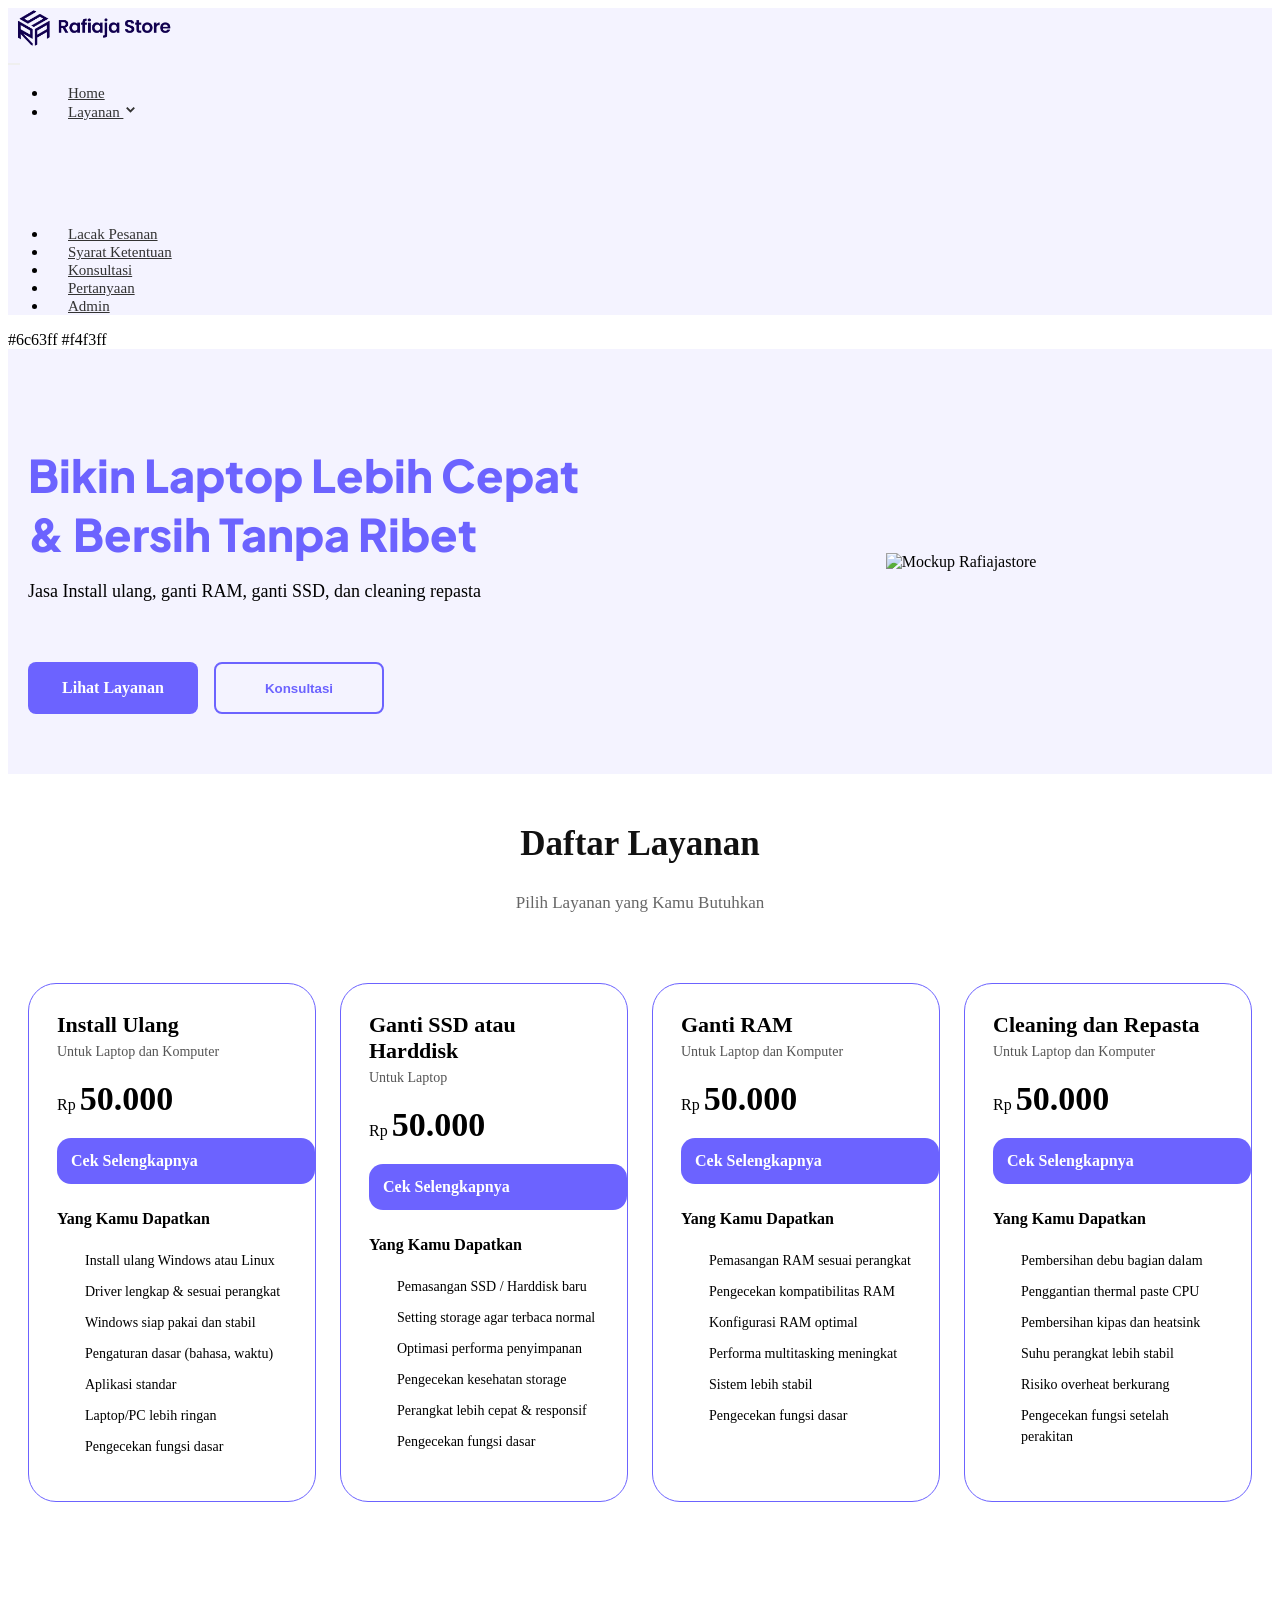
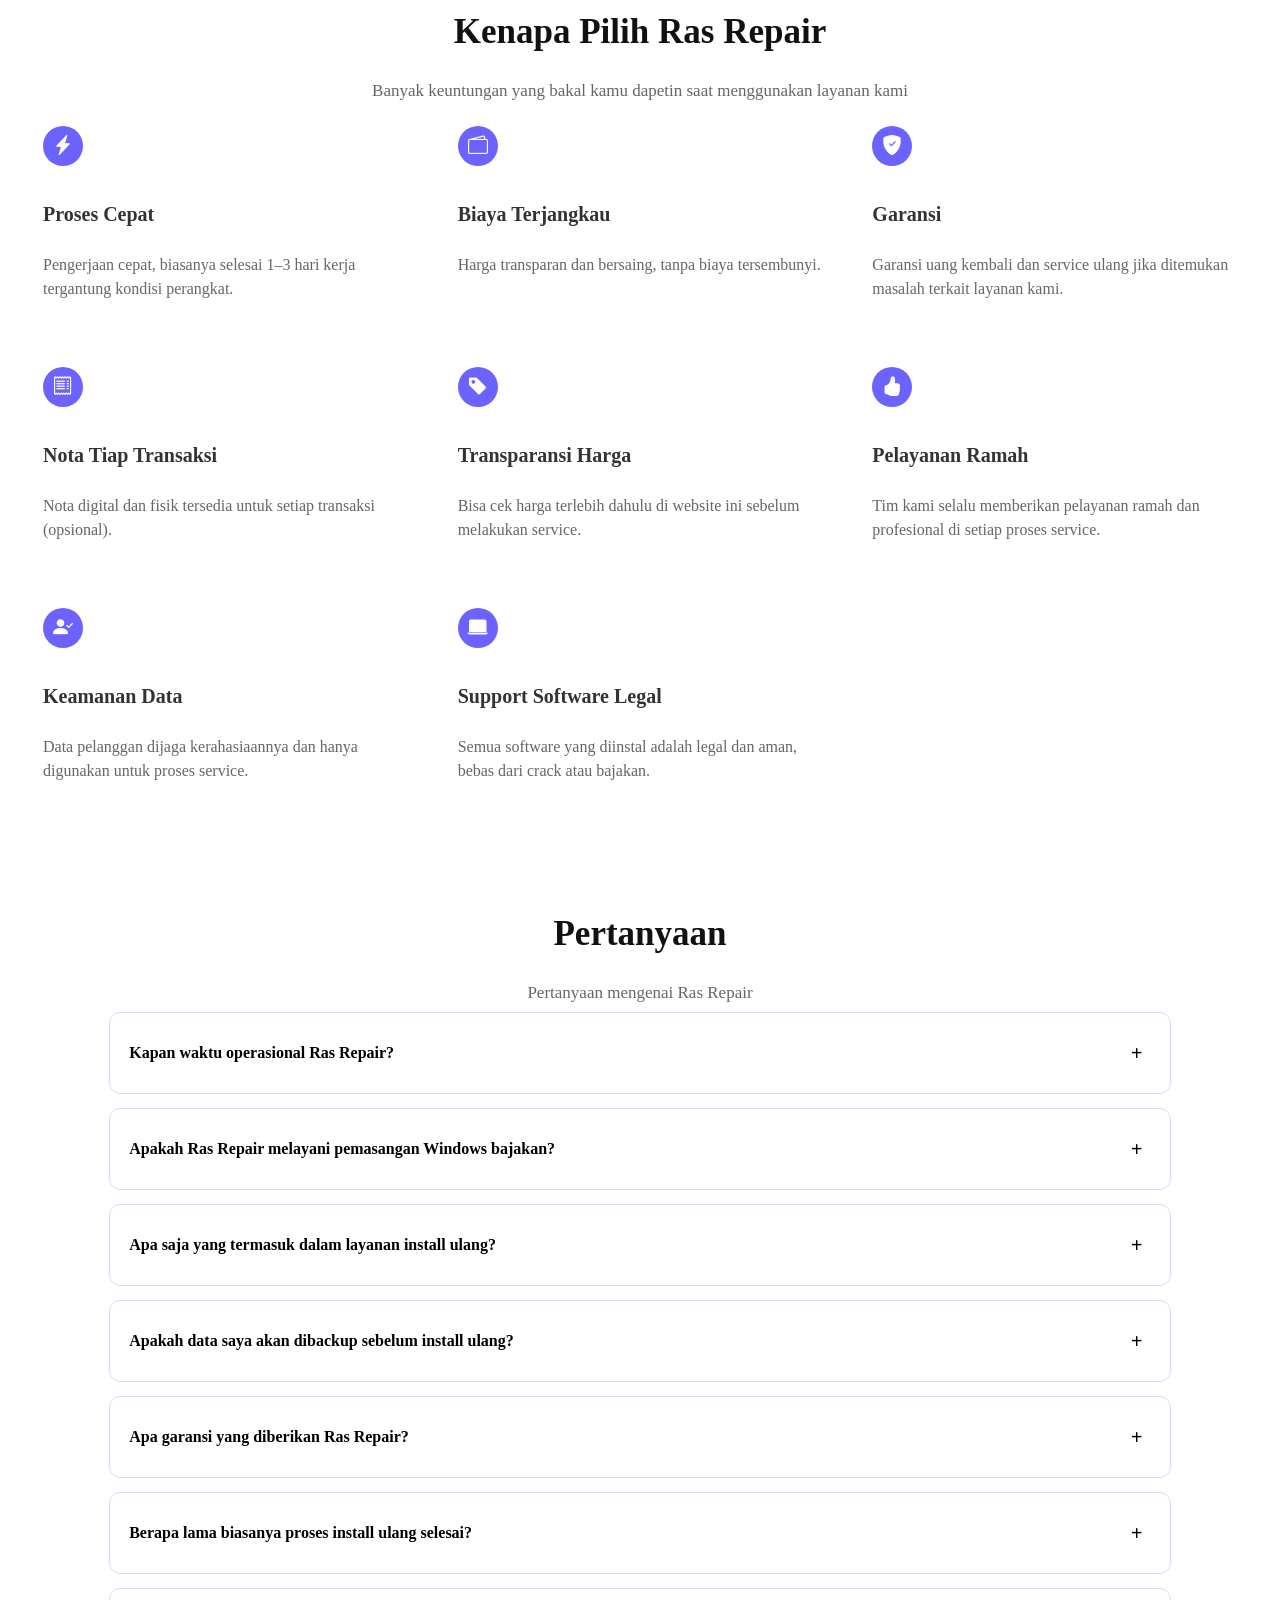
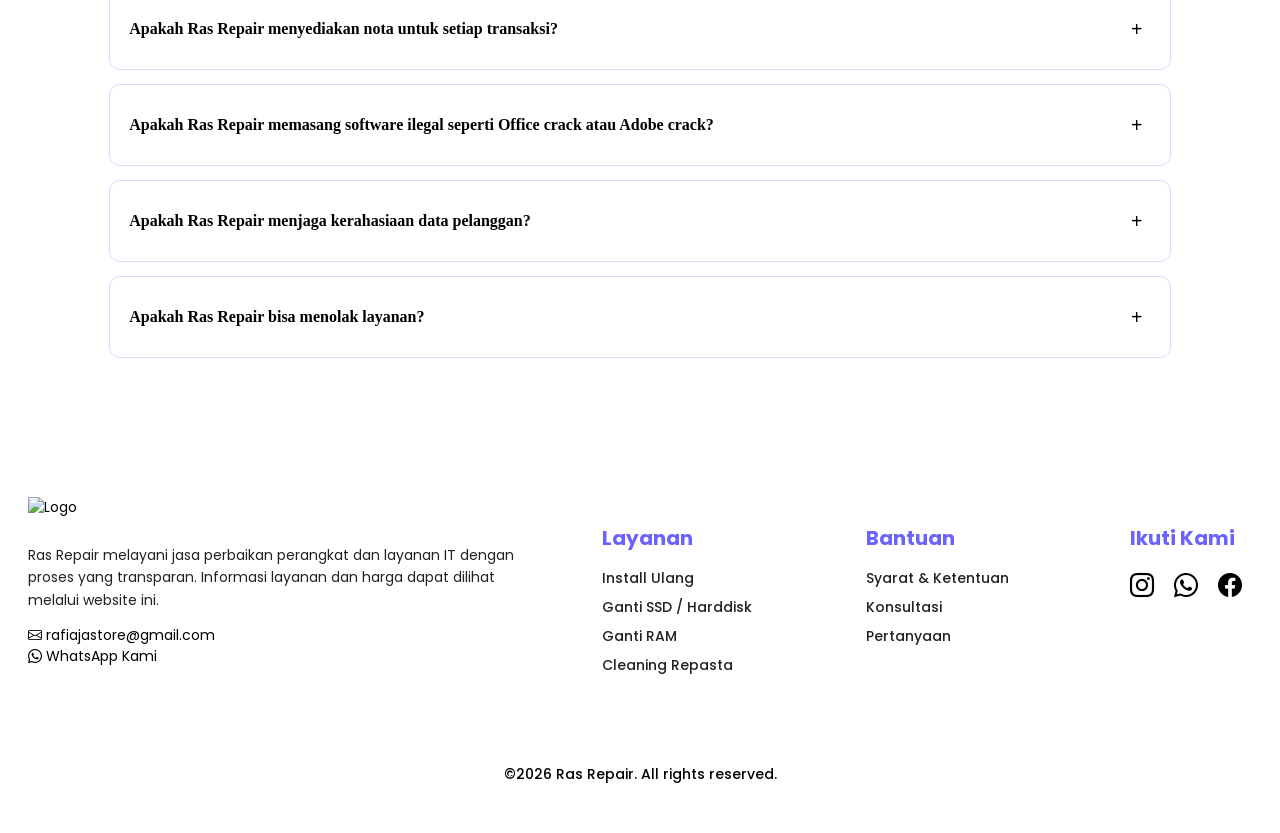
==== index.html @ 703f2eb8 "first commit" ====
<!DOCTYPE html>
<html lang="en">

<head>
  <meta charset="utf-8" />
  <meta name="viewport" content="width=device-width, initial-scale=1, shrink-to-fit=no" />
  <meta name="description" content="" />
  <meta name="author" content="" />
  <title>Ras Repair</title>
  <!-- Favicon-->
  <link rel="icon" type="image/png" href="/assets/ico/favicon.ico">
  <!-- Custom Google font-->
  <link rel="preconnect" href="https://fonts.googleapis.com" />
  <link rel="preconnect" href="https://fonts.gstatic.com" crossorigin />
  <link
    href="https://fonts.googleapis.com/css2?family=Plus+Jakarta+Sans:wght@100;200;300;400;500;600;700;800;900&amp;display=swap"
    rel="stylesheet" />
  <link href="https://fonts.googleapis.com/css2?family=Poppins:wght@400;600;700&display=swap" rel="stylesheet">
  <link href="https://fonts.googleapis.com/css2?family=Roboto&display=swap" rel="stylesheet">
  <link href="https://fonts.googleapis.com/css2?family=Space+Grotesk:wght@400;700&display=swap" rel="stylesheet">
  <link href="https://fonts.googleapis.com/css2?family=Plus+Jakarta+Sans:wght@400;600;700;800&display=swap"
    rel="stylesheet">





  <!-- Bootstrap icons-->
  <link href="https://cdn.jsdelivr.net/npm/bootstrap-icons@1.8.1/font/bootstrap-icons.css" rel="stylesheet" />
  <!-- Core theme CSS (includes Bootstrap)-->
  <link href="css/styles.css" rel="stylesheet" />
  <link href="css/custom.css" rel="stylesheet" />
  <link rel="stylesheet" href="https://cdn.jsdelivr.net/npm/bootstrap-icons@1.11.3/font/bootstrap-icons.css">


</head>



<div id="navbar-placeholder"></div>
#6c63ff #f4f3ff

<section class="raf-main">
  <div class="raf-container">
    <div class="raf-row">
      <div class="raf-left">
        <p class="raf-sub"></p>
        <h1 class="raf-judulutama">Bikin Laptop Lebih Cepat & Bersih Tanpa Ribet</h1>
        <p class="raf-subtitle">Jasa Install ulang, ganti RAM, ganti SSD, dan cleaning repasta</p>

        <div class="hero-actions">
  <a href="#layanan" class="raf-btn">Lihat Layanan</a>
  <button type="button" class="raf-btn raf-btn--outline">Konsultasi</button>
</div>

      </div>
      <div class="raf-right">
        <img src="assets/hero image.png" alt="Mockup Rafiajastore" class="raf-img">
      </div>
    </div>
  </div>
</section>

<h2 id="layanan" class="layanan-title mt-5">Daftar Layanan</h2>
<p class="layanan-subtitle mb-5">Pilih Layanan yang Kamu Butuhkan</p>

<section  class="pricing-section">
  <div class="pricing-container">

    <!-- Card 1 -->
    <div class="pricing-card">
      <h3>Install Ulang</h3>
      <p class="subtitle">Untuk Laptop dan Komputer</p>

      <div class="price">
        <span class="currency">Rp</span>
        <span class="amount">50.000</span>
      </div>

      <a href="/layanan/installulang.html" class="btn btn-primary">Cek Selengkapnya</a>


      <h4 class="benefit-title">Yang Kamu Dapatkan</h4>
      <ul class="benefit-list">
        <li>Install ulang Windows atau Linux</li>
        <li>Driver lengkap & sesuai perangkat</li>
        <li>Windows siap pakai dan stabil</li>
        <li>Pengaturan dasar (bahasa, waktu)</li>
        <li>Aplikasi standar</li>
        <li>Laptop/PC lebih ringan</li>
        <li>Pengecekan fungsi dasar</li>
      </ul>
    </div>
    <!-- Card 1 -->
    <div class="pricing-card">
      <h3>Ganti SSD atau Harddisk</h3>
      <p class="subtitle">Untuk Laptop</p>

      <div class="price">
        <span class="currency">Rp</span>
        <span class="amount">50.000</span>
      </div>

      <a href="/layanan/gantissdharddisk.html" class="btn btn-primary">Cek Selengkapnya</a>

      <h4 class="benefit-title">Yang Kamu Dapatkan</h4>
      <ul class="benefit-list">
        <li>Pemasangan SSD / Harddisk baru</li>
        <li>Setting storage agar terbaca normal</li>
        <li>Optimasi performa penyimpanan</li>
        <li>Pengecekan kesehatan storage</li>
        <li>Perangkat lebih cepat & responsif</li>
        <li>Pengecekan fungsi dasar</li>
      </ul>
    </div>

    <!-- Card 1 -->
    <div class="pricing-card">
      <h3>Ganti RAM</h3>
      <p class="subtitle">Untuk Laptop dan Komputer</p>

      <div class="price">
        <span class="currency">Rp</span>
        <span class="amount">50.000</span>
      </div>

      <a href="/layanan/gantiram.html" class="btn btn-primary">Cek Selengkapnya</a>

      <h4 class="benefit-title">Yang Kamu Dapatkan</h4>
      <ul class="benefit-list">
        <li>Pemasangan RAM sesuai perangkat</li>
        <li>Pengecekan kompatibilitas RAM</li>
        <li>Konfigurasi RAM optimal</li>
        <li>Performa multitasking meningkat</li>
        <li>Sistem lebih stabil</li>
        <li>Pengecekan fungsi dasar</li>
      </ul>
    </div>

    <!-- Card 1 -->
    <div class="pricing-card">
      <h3>Cleaning dan Repasta</h3>
      <p class="subtitle">Untuk Laptop dan Komputer</p>

      <div class="price">
        <span class="currency">Rp</span>
        <span class="amount">50.000</span>
      </div>

      <a href="/layanan/cleaningrepasta.html" class="btn btn-primary">Cek Selengkapnya</a>

      <h4 class="benefit-title">Yang Kamu Dapatkan</h4>
      <ul class="benefit-list">
        <li>Pembersihan debu bagian dalam</li>
        <li>Penggantian thermal paste CPU</li>
        <li>Pembersihan kipas dan heatsink</li>
        <li>Suhu perangkat lebih stabil</li>
        <li>Risiko overheat berkurang</li>
        <li>Pengecekan fungsi setelah perakitan</li>
      </ul>
    </div>



  </div>
</section>



<h2 class="layanan-title mt-5">Kenapa Pilih Ras Repair</h2>
<p class="layanan-subtitle mb-5">Banyak keuntungan yang bakal kamu dapetin saat menggunakan layanan kami</p>

<div class="features-container">

  <div class="feature-item">
    <div class="feature-icon-wrapper">
      <i class="bi bi-lightning-charge-fill feature-icon"></i>
    </div>
    <h3 class="feature-title">Proses Cepat</h3>
    <p class="feature-description">Pengerjaan cepat, biasanya selesai 1–3 hari kerja tergantung kondisi perangkat.</p>
  </div>

  <div class="feature-item">
    <div class="feature-icon-wrapper">
      <i class="bi bi-wallet2 feature-icon"></i>
    </div>
    <h3 class="feature-title">Biaya Terjangkau</h3>
    <p class="feature-description">Harga transparan dan bersaing, tanpa biaya tersembunyi.</p>
  </div>

  <div class="feature-item">
    <div class="feature-icon-wrapper">
      <i class="bi bi-shield-fill-check feature-icon"></i>
    </div>
    <h3 class="feature-title">Garansi</h3>
    <p class="feature-description">Garansi uang kembali dan service ulang jika ditemukan masalah terkait layanan kami.</p>
  </div>

  <div class="feature-item">
    <div class="feature-icon-wrapper">
      <i class="bi bi-receipt feature-icon"></i>
    </div>
    <h3 class="feature-title">Nota Tiap Transaksi</h3>
    <p class="feature-description">Nota digital dan fisik tersedia untuk setiap transaksi (opsional).</p>
  </div>

  <div class="feature-item">
    <div class="feature-icon-wrapper">
      <i class="bi bi-tag-fill feature-icon"></i>
    </div>
    <h3 class="feature-title">Transparansi Harga</h3>
    <p class="feature-description">Bisa cek harga terlebih dahulu di website ini sebelum melakukan service.</p>
  </div>

  <div class="feature-item">
    <div class="feature-icon-wrapper">
      <i class="bi bi-hand-thumbs-up-fill feature-icon"></i>
    </div>
    <h3 class="feature-title">Pelayanan Ramah</h3>
    <p class="feature-description">Tim kami selalu memberikan pelayanan ramah dan profesional di setiap proses service.</p>
  </div>

  <div class="feature-item">
    <div class="feature-icon-wrapper">
      <i class="bi bi-person-check-fill feature-icon"></i>
    </div>
    <h3 class="feature-title">Keamanan Data</h3>
    <p class="feature-description">Data pelanggan dijaga kerahasiaannya dan hanya digunakan untuk proses service.</p>
  </div>

  <div class="feature-item">
    <div class="feature-icon-wrapper">
      <i class="bi bi-laptop-fill feature-icon"></i>
    </div>
    <h3 class="feature-title">Support Software Legal</h3>
    <p class="feature-description">Semua software yang diinstal adalah legal dan aman, bebas dari crack atau bajakan.</p>
  </div>

</div>



<h2 class="layanan-title mt-5">Pertanyaan</h2>
<p class="layanan-subtitle mb-5">Pertanyaan mengenai Ras Repair</p>
<div class="faq-container">
  <div class="faq-card">
  <div class="faq-question">
    <span>Kapan waktu operasional Ras Repair?</span>
    <span class="icon">+</span>
  </div>
  <div class="faq-answer">
    Ras Repair buka setiap hari dari pukul 09.00 – 18.00 WIB.
  </div>
</div>

<div class="faq-card">
  <div class="faq-question">
    <span>Apakah Ras Repair melayani pemasangan Windows bajakan?</span>
    <span class="icon">+</span>
  </div>
  <div class="faq-answer">
    Tidak, kami hanya melayani pemasangan Windows legal. Jika lisensi tidak tersedia, tersedia opsi Linux (Linux Mint).
  </div>
</div>

<div class="faq-card">
  <div class="faq-question">
    <span>Apa saja yang termasuk dalam layanan install ulang?</span>
    <span class="icon">+</span>
  </div>
  <div class="faq-answer">
    Layanan meliputi install ulang sistem operasi, driver, software legal dasar, dan konfigurasi awal perangkat.
  </div>
</div>

<div class="faq-card">
  <div class="faq-question">
    <span>Apakah data saya akan dibackup sebelum install ulang?</span>
    <span class="icon">+</span>
  </div>
  <div class="faq-answer">
    Backup dilakukan hanya atas persetujuan pelanggan. Pelanggan bertanggung jawab memastikan data penting sudah dibackup.
  </div>
</div>

<div class="faq-card">
  <div class="faq-question">
    <span>Apa garansi yang diberikan Ras Repair?</span>
    <span class="icon">+</span>
  </div>
  <div class="faq-answer">
    Garansi berlaku untuk sistem operasi dan aplikasi yang diinstal. Jika terjadi masalah terkait layanan, kami menyediakan service ulang atau garansi uang kembali.
  </div>
</div>

<div class="faq-card">
  <div class="faq-question">
    <span>Berapa lama biasanya proses install ulang selesai?</span>
    <span class="icon">+</span>
  </div>
  <div class="faq-answer">
    Proses biasanya memakan waktu 1 sampai 3 hari kerja, tergantung kondisi perangkat dan kendala teknis yang ditemukan.
  </div>
</div>

<div class="faq-card">
  <div class="faq-question">
    <span>Apakah Ras Repair menyediakan nota untuk setiap transaksi?</span>
    <span class="icon">+</span>
  </div>
  <div class="faq-answer">
    Ya, nota digital dan fisik tersedia untuk setiap transaksi (opsional sesuai permintaan pelanggan).
  </div>
</div>

<div class="faq-card">
  <div class="faq-question">
    <span>Apakah Ras Repair memasang software ilegal seperti Office crack atau Adobe crack?</span>
    <span class="icon">+</span>
  </div>
  <div class="faq-answer">
    Tidak. Semua software yang kami instal bersifat legal dan gratis. Software bajakan tidak kami layani.
  </div>
</div>

<div class="faq-card">
  <div class="faq-question">
    <span>Apakah Ras Repair menjaga kerahasiaan data pelanggan?</span>
    <span class="icon">+</span>
  </div>
  <div class="faq-answer">
    Ya, semua data pelanggan dijaga kerahasiaannya dan hanya digunakan untuk keperluan proses service.
  </div>
</div>

<div class="faq-card">
  <div class="faq-question">
    <span>Apakah Ras Repair bisa menolak layanan?</span>
    <span class="icon">+</span>
  </div>
  <div class="faq-answer">
    Ras Repair berhak menolak layanan apabila perangkat terindikasi digunakan untuk aktivitas ilegal atau tidak memenuhi syarat layanan.
  </div>
</div>




</div>


<script>
  document.addEventListener('DOMContentLoaded', () => {
    const cards = document.querySelectorAll('.faq-card');

    cards.forEach(card => {
      const question = card.querySelector('.faq-question');
      const icon = card.querySelector('.icon');

      question.addEventListener('click', () => {
        cards.forEach(other => {
          if (other !== card) {
            other.classList.remove('active');
            other.querySelector('.icon').textContent = '+';
          }
        });

        card.classList.toggle('active');
        icon.textContent = card.classList.contains('active') ? '-' : '+';
      });
    });
  });
</script>

</main>
<div id="footer-placeholder"></div>
<script>
// load navbar
fetch("/navbar.html")
  .then(res => res.text())
  .then(data => {
    const nav = document.getElementById("navbar-placeholder");
    if (nav) nav.innerHTML = data;
  });

// load footer
fetch("/footer.html")
  .then(res => res.text())
  .then(data => {
    const foot = document.getElementById("footer-placeholder");
    if (foot) foot.innerHTML = data;
  });

</script>


<!-- Bootstrap core JS-->
<script src="https://cdn.jsdelivr.net/npm/bootstrap@5.2.3/dist/js/bootstrap.bundle.min.js"></script>
<!-- Core theme JS-->
<script src="js/scripts.js"></script>
<script src="js/custom.js"></script>


</body>

</html>
---- css/custom.css ----
@import url('https://fonts.googleapis.com/css2?family=Poppins:wght@400;500;600&display=swap');

/* ============================================
   NAVBAR & DROPDOWN
   ============================================ */

.custom-navbar {
  padding: 1rem 0;
  font-family: 'Poppins', sans-serif;
  
}
.container {
 max-width: 1800px !important;
}

.custom-navbar .nav-link {
  color: #ffffff;
  font-weight: 500;
  transition: color 0.3s ease;
}

.custom-navbar .nav-link:hover,
.custom-navbar .nav-link:focus,
.custom-navbar .nav-link.active {
  color: #ff8a00;
}

.custom-navbar .navbar-brand {
  font-weight: 500;
  font-size: 18px;
  color: #0400ff;
}

.custom-navbar-text {
  font-weight: 500;
}

.custom-navbar-logo img {
  height: 40px;
  width: auto;
  display: block;
  margin-top: 2px;
  margin-bottom: 2px;
}

.custom-navbarheader-text {
  color: #333;
  transition: color 0.2s ease, transform 0.25s ease;
  font-size: 15px !important;
  font-weight: 500 !important;
}

.custom-navbarheader-text:hover {
  color: #6c63ff;
  transform: translateY(-1px);
}

.nav-link[aria-expanded="true"] {
  color: #6c63ff !important;
}

.navbar-toggler {
  border: none;
}

.navbar-toggler:focus {
  box-shadow: none;
}

.navbar {
  background-color: #f4f3ff;
}

/* Dropdown Desktop */
@media (min-width: 992px) {
  .custom-dropdown {
    position: relative;
  }

  .custom-dropdown .dropdown-menu,
  .custom-dropdown .custom-dropdown-menu {
    display: block !important;
    opacity: 0;
    visibility: hidden;
    transform: translateY(12px);
    pointer-events: none;
    transition: all 0.25s ease;
    max-height: none !important;
    overflow: visible !important;
    padding: 1rem !important;
  }

  .custom-dropdown:hover .dropdown-menu,
  .custom-dropdown:hover .custom-dropdown-menu {
    opacity: 1;
    visibility: visible;
    transform: translateY(0);
    pointer-events: auto;
  }

  .custom-navbarheader-text {
    padding: 0 20px !important;
  }
}

/* Dropdown Menu - Base Styles */
.custom-dropdown-menu {
  border: none;
  border-radius: 12px;
  padding: 1rem;
  width: 260px;
  box-shadow: 0 8px 24px rgba(0, 0, 0, 0.08);
  background-color: #f4f3ff;
}

.custom-dropdown-menu.show {
  max-height: 500px;
  opacity: 1;
  padding: 0.5rem 0;
}

.custom-dropdown-menu .dropdown-item {
  padding: 0.75rem 1rem;
  font-size: 0.95rem;
  font-weight: 500;
  color: #000000;
  border-radius: 6px;
  transition: background 0.2s ease;
}

.custom-dropdown-menu .dropdown-item:hover {
  background-color: #f4f3ff;
  color: #6C5CE7;
}

.nav-item.dropdown:hover .dropdown-menu {
  display: block;
  margin-top: 0;
}

.dropdown-toggle::after {
  display: none;
}

.chevron-icon {
  transition: transform 0.25s ease;
}

/* Rotate chevron saat hover di desktop */
@media (min-width: 992px) {
  .custom-dropdown:hover .chevron-icon {
    transform: rotate(180deg);
  }
}

/* Rotate chevron saat diklik di mobile */
.nav-link[aria-expanded="true"] .chevron-icon {
  transform: rotate(180deg);
}

@media (max-width: 991.98px) {
  .custom-dropdown-menu {
    box-shadow: none;
    border-radius: 0;
    background-color: transparent;
    padding: 0;
    width: 100%;
    display: block !important;
    max-height: 0;
    overflow: hidden;
    opacity: 0;
    transition: all 0.3s ease;
  }

  .custom-dropdown-menu.show {
    max-height: 500px;
    opacity: 1;
    padding: 0.5rem 0;
  }
}

@media (max-width: 900px) {
  .custom-navbar-logo img {
    height: 35px;
  }
}

@media (max-width: 575.98px) {
  .custom-marginhp {
    margin-top: 10px !important;
  }
}

/* ============================================
   HERO SECTION (RAF)
   ============================================ */

.raf-main {
  padding: 60px 20px;
  background-color: #f4f3ff;
}

.raf-container {
  max-width: 1440px;
  margin: 0 auto;
}

.raf-row {
  display: flex;
  align-items: center;
  justify-content: center;
  gap: 40px;
  flex-wrap: wrap;
}

.raf-left {
  flex: 1;
  min-width: 300px;
  padding-right: 20px;
}

.raf-subtitle {
  font-size: 18px;
  margin-bottom: 60px;
  color: #000;
}

.raf-judulutama {
  font-size: 45px;
  font-weight: 800;
  color: #6c63ff;
  margin-bottom: 10px;
  line-height: 1.3;
  justify-content: center;
  font-family: 'Plus Jakarta Sans', sans-serif;
}

.raf-right {
  flex: 1;
  min-width: 300px;
  display: flex;
  justify-content: center;
}

.raf-img {
  max-width: 100%;
  height: auto;
  max-height: 600px;
}

.hero-actions {
  display: flex;
  gap: 16px;
}

.raf-btn {
  height: 52px;
  min-width: 170px;
  padding: 0 28px;
  background-color: #6c63ff;
  color: #fff;
  border: 2px solid transparent;
  border-radius: 8px;
  font-weight: 600;
  cursor: pointer;
  box-sizing: border-box;
  transition: all 0.25s ease;
}

a.raf-btn {
  display: inline-flex;
  align-items: center;
  justify-content: center;
  text-decoration: none;
  color: #fff;
}

.raf-btn--outline {
  background-color: transparent !important;
  color: #6c63ff;
  border-color: #6c63ff;
}

.raf-btn--outline:hover {
  background-color: #ff8a00;
  color: #fff;
}

.raf-btn:hover {
  background-color: #b1b1b1;
}

.rafiaja-stats {
  max-width: 1100px;
  margin: 100px auto 150px;
  padding: 20px 30px;
  background-color: #ff8a00;
  border-radius: 10px;
  display: flex;
  justify-content: space-between;
  align-items: center;
  flex-wrap: wrap;
  text-align: center;
  box-shadow: 0 20px 40px rgba(0, 0, 0, 0.2);
}

.rafiaja-stat-item {
  flex: 1;
  min-width: 120px;
  padding: 10px;
  color: white;
}

.rafiaja-stat-number {
  font-weight: 700;
  font-size: 1.8rem;
  font-family: 'Poppins';
}

.rafiaja-stat-label {
  font-size: 0.9rem;
  margin-top: 4px;
}

@media (min-width: 1400px) {
  .raf-right {
    transform: translateX(-10px);
  }
}

@media (max-width: 1100px) {
  .rafiaja-stats {
    flex-direction: column;
    gap: 10px;
    max-width: 92%;
  }
}

@media (max-width: 900px) {
  .raf-row {
    flex-direction: column;
    text-align: center;
  }

  .raf-left {
    padding-right: 0;
    text-align: center;
  }

  .raf-title {
    font-size: 38px;
  }

  .raf-right {
    margin-top: 30px;
  }

  .raf-img {
    max-height: 400px;
  }

  .hero-actions {
    justify-content: center;
  }
}

@media (max-width: 768px) {
  .raf-judulutama {
    font-size: 35px;
  }

  .raf-subtitle {
    font-size: 17px !important;
  }
}

/* ============================================
   LAYANAN SECTION
   ============================================ */

.layanan-section {
  background-color: #ffffff;
  padding: 60px 20px;
}

.layanan-container {
  max-width: 1100px;
  margin: 0 auto;
  text-align: center;
}

.layanan-title {
  font-size: 35px;
  font-weight: bold;
  color: #111;
  text-align: center;
  margin-top: 50px;
  padding: 0;
  box-sizing: border-box;
}

.layanan-subtitle {
  font-size: 15px;
  color: #666;
  margin-bottom: 10px;
  text-align: center;
  padding: 0;
  box-sizing: border-box;
}

.layanan-grid {
  display: grid;
  grid-template-columns: repeat(auto-fit, minmax(280px, 1fr));
  gap: 20px;
  row-gap: 3rem;
  column-gap: 3rem;
}

.layanan-card {
  background: #fff;
  border-radius: 16px;
  box-shadow: 0 2px 10px rgba(0, 0, 0, 0.06);
  overflow: hidden;
  transition: transform 0.3s ease, box-shadow 0.3s ease;
}

.layanan-card:hover {
  transform: translateY(-5px);
  box-shadow: 0 10px 20px rgba(0, 0, 0, 0.12);
}

.layanan-img {
  width: 100%;
  height: auto;
  display: block;
}

.layanan-content {
  padding: 16px;
  text-align: left;
}

.layanan-badge {
  display: inline-block;
  background: linear-gradient(to right, #ff8a00, #ff8a00);
  color: #fff;
  font-weight: bold;
  font-size: 15px;
  padding: 4px 10px;
  border-radius: 4px;
  margin-bottom: 12px;
}

.layanan-footer {
  display: flex;
  justify-content: space-between;
  align-items: center;
  margin-top: 10px;
}

.layanan-text {
  font-size: 15px;
  color: #333;
  margin: 0;
  font-weight: 600;
}

.layanan-btn {
  background-color: #111;
  color: #fff;
  padding: 8px 16px;
  border: none;
  font-size: 15px;
  border-radius: 6px;
  transition: background-color 0.3s ease;
  cursor: pointer;
  font-weight: 600;
}

.layanan-btn:hover {
  background-color: #ff8a00;
}

.custom-arrow {
  padding-left: 10px;
}

@media (max-width: 1200px) {

  .layanan-title,
  .layanan-subtitle {
    padding: 0 20px;
  }
}

@media (max-width: 768px) {
  .layanan-title {
    font-size: 28px;
    padding: 0 20px;
  }

  .layanan-subtitle {
    padding: 0 20px;
  }
}

@media (min-width: 480px) {
  .layanan-subtitle {
    font-size: 16px;
    font-weight: 500;
  }
}

@media (min-width: 768px) {
  .layanan-subtitle {
    font-size: 17px;
    font-weight: 500;
  }
}

/* ============================================
   FEATURES SECTION
   ============================================ */

.features-container {
  display: grid;
  grid-template-columns: repeat(3, minmax(280px, 1fr));
  gap: 20px;
  max-width: 1440px;
  margin: 0 auto;
  box-sizing: border-box;
  margin-bottom: 100px;
  padding: 0 20px;
}

.feature-item {
  display: flex;
  flex-direction: column;
  align-items: flex-start;
  text-align: left;
  background-color: #ffffff;
  border-radius: 8px;
  padding: 15px;
}

.feature-icon-wrapper {
  width: 40px;
  height: 40px;
  background-color: #6c63ff;
  border-radius: 50%;
  display: flex;
  justify-content: center;
  align-items: center;
  margin-bottom: 15px;
}

.feature-title {
  font-size: 1.25em;
  font-weight: 700;
  color: #333333;
  margin-bottom: 10px;
  line-height: 1.3;
}

.feature-description {
  font-size: 1em;
  color: #666666;
  line-height: 1.5;
}

.feature-icon {
  font-size: 20px;
  color: #ffffff;
  transition: color 0.3s;
}

@media (max-width: 1200px) {
  .features-container {
    grid-template-columns: repeat(2, 1fr);
    padding: 0 20px;
    gap: 20px;
  }
}

@media (max-width: 992px) {
  .features-container {
    padding: 0 20px;
    gap: 20px;
  }
}

@media (max-width: 768px) {
  .features-container {
    grid-template-columns: 1fr;
    padding: 0 20px;
    gap: 20px;
  }

  .feature-item {
    padding: 20px;
  }
}

@media (max-width: 480px) {
  .features-container {
    grid-template-columns: 1fr;
    padding: 0 20px;
    gap: 20px;
  }

  .feature-item {
    align-items: center;
    text-align: center;
    padding: 20px 15px;
  }
}

/* ============================================
   FAQ SECTION
   ============================================ */

.faq-container {
  display: grid;
  grid-template-columns: repeat(1, 1fr);
  gap: 1rem;
  max-width: 1100px;
  margin: 0 auto;
  margin-bottom: 100px;
  align-items: start;
  padding: 0 20px;
  box-sizing: border-box;
}


.faq-card {
  background: white;
  border-radius: 10px;
  
  overflow: hidden;
  transition: all 0.3s ease;
  outline: 1px solid #dcd9ff;
  align-self: start;
}

.faq-card.active{
  background: #f4f3ff;
}

.faq-card:hover{
  background: #f4f3ff;
}

.faq-question {
  padding: 1rem 1.2rem;
  cursor: pointer;
  display: flex;
  justify-content: space-between;
  align-items: center;
  font-weight: bold;
  min-height: 48px;
}

.faq-answer {
  max-height: 0;
  overflow: hidden;
  transition: max-height 0.4s ease, padding 0.3s ease;
  padding: 0 1.2rem;
  background: #f4f3ff;
}

.faq-card.active .faq-answer {
  max-height: 200px;
  padding: 1rem 1.2rem;
}

.icon {
  width: 28px;
  height: 28px;
  display: flex;
  align-items: center;
  justify-content: center;

  font-size: 20px;
  font-weight: 700;
  line-height: 1;

  flex-shrink: 0;
}


@media (max-width: 1130px) {
  .faq-container {
    margin-inline: 20px;
    padding: 0 10px;
  }
}

@media (max-width: 768px) {
  .faq-container {
    grid-template-columns: 1fr;
    margin-inline: 20px;
    padding: 0 10px;
  }
}




/* ============================================
   TELKOMSEL CARDS
   ============================================ */

.provider-title {
  text-align: center;
  margin-top: 50px;
}

.telkomsel-cards-container {
  max-width: 768px;
  width: 100%;
  margin: 0 auto 150px;
  display: grid;
  grid-template-columns: 1fr;
  justify-items: center;
  gap: 32px;
  padding: 32px 16px;
}

.telkomsel-card {
  width: 100%;
  max-width: 360px;
  background: #fff;
  border-radius: 16px;
  box-shadow: 0 4px 16px 0 rgba(0, 0, 0, 0.16);
  position: relative;
  padding: 32px 20px;
  box-sizing: border-box;
  transition: box-shadow 0.25s, transform 0.25s;
  overflow: visible;
}

.telkomsel-card:hover {
  box-shadow: 0 8px 32px 0 rgba(0, 0, 0, 0.18);
  transform: translateY(-4px) scale(1.015);
}

.telkomsel-card-header {
  position: absolute;
  top: 20px;
  left: 20px;
  right: 20px;
  height: 80px;
  background: #020055;
  border-radius: 12px;
  display: flex;
  align-items: center;
  justify-content: center;
  z-index: 2;
  box-shadow: 0 2px 8px 0 rgba(0, 0, 0, 0.08);
}

.telkomsel-card-title {
  color: #fff;
  font-size: 2.1rem;
  font-weight: 700;
  letter-spacing: 1px;
}

.telkomsel-card-body {
  margin-top: 100px;
  display: flex;
  align-items: center;
  justify-content: space-between;
}

.telkomsel-card-category {
  color: #222;
  font-size: 1.05rem;
  font-weight: 500;
}

.telkomsel-card-btn {
  background: #ededed;
  border: none;
  outline: none;
  border-radius: 10px;
  padding: 8px 18px;
  color: #000000;
  font-size: 1rem;
  font-family: 'Montserrat', Arial, sans-serif;
  font-weight: 500;
  cursor: pointer;
  transition: background 0.2s, color 0.2s, box-shadow 0.2s;
  display: flex;
  align-items: center;
  gap: 6px;
  flex-shrink: 1;
  white-space: nowrap;
  overflow: hidden;
  text-overflow: ellipsis;
  max-width: 100%;
}

.telkomsel-card-btn:hover,
.telkomsel-card-btn:focus {
  background: #ff8a00;
  color: #fff;
}

.telkomsel-card-btn:active {
  background: #ff8a00;
  color: #fff;
}

.telkomsel-card-arrow {
  font-size: 1.1em;
  margin-left: 2px;
}

@media (min-width: 1024px) {
  .telkomsel-cards-container {
    grid-template-columns: repeat(2, 1fr);
  }
}

@media (max-width: 768px) {
  .telkomsel-cards-container {
    margin-right: 32px;
  }
}

/* ============================================
   PRICING SECTION
   ============================================ */

.pricing-section {
  padding: 60px 20px;
}

.pricing-container {
  max-width: 1440px;
  margin: 0 auto;
  display: grid;
  grid-template-columns: repeat(4, 1fr);
  gap: 24px;
}

.pricing-card {
  border: 1px solid #6c63ff;
  border-radius: 28px;
  padding: 28px;
  background: #fff;
  transition: transform 0.3s ease, box-shadow 0.3s ease;
}

.pricing-card:hover {
  transform: translateY(-6px);
  box-shadow: 0 16px 30px rgba(108, 99, 255, 0.2);
}

.pricing-card h3 {
  margin: 0;
  font-size: 22px;
  font-weight: 700;
}

.subtitle {
  margin-top: 6px;
  color: #555;
  font-size: 14px;
}

.price {
  margin: 20px 0;
}

.currency {
  font-size: 16px;
}

.amount {
  font-size: 34px;
  font-weight: 700;
}

.btn-primary {
  display: block;          /* PENTING */
  text-decoration: none;   /* PENTING */

  width: 100%;
  padding: 14px;
  border-radius: 14px;
  border: none;
  background: #6c63ff;
  color: #fff;
  font-size: 16px;
  font-weight: 600;
  cursor: pointer;
  transition: background 0.3s ease, transform 0.2s ease;
}


.btn-primary:hover {
  background: #554ee6;
  transform: scale(1.03);
}

.benefit-title {
  margin-top: 26px;
  font-size: 16px;
}

.benefit-list {
  margin-top: 12px;
  padding: 0;
  list-style: none;
}

.benefit-list li {
  position: relative;
  padding-left: 28px;
  /* ruang untuk icon */
  margin-bottom: 10px;
  font-size: 14px;
  line-height: 1.5;
  /* pastikan tinggi baris */
}

.benefit-list li::before {
  content: "";
  position: absolute;
  left: 0;
  top: 50%;
  transform: translateY(-50%);
  width: 1.2em;
  height: 1.2em;
  background-image: url('https://cdn.jsdelivr.net/npm/bootstrap-icons@1.11.1/icons/check-circle.svg');
  background-size: contain;
  background-repeat: no-repeat;

  /* bikin hijau */
  filter: invert(50%) sepia(100%) saturate(500%) hue-rotate(90deg);
}



@media (max-width: 992px) {
  .pricing-container {
    grid-template-columns: repeat(2, 1fr);
  }
}

@media (max-width: 576px) {
  .pricing-container {
    grid-template-columns: 1fr;
    margin-inline: 20px;
  }
}

/* ============================================
   PRICING CARDS (LAYANAN PAGES)
   ============================================ */

.price-card {
  border: 1.5px solid #ddd;
  border-radius: 30px;
  padding: 20px;
  background-color: #fff;
  transition: border-color 0.3s, box-shadow 0.3s;
  cursor: pointer;
}

.price-card:hover {
  border-color: #020055;
  box-shadow: 0 0 10px rgba(0, 0, 0, 0.15);
}

.price-card h3 {
  font-size: 1.5rem;
  color: #020055;
  margin-bottom: 8px;
}

.price-card p {
  font-size: 0.95rem;
  color: #555;
  margin-bottom: 12px;
}

.price-card span {
  font-weight: bold;
  color: #ff8a00;
  font-size: 1rem;
}

.nominal-card {
  font-weight: 600;
}

/* Pricing container untuk layanan pages */
.pricing-container.layanan-pricing {
  max-width: 768px;
  margin: 50px auto 100px;
  display: grid;
  grid-template-columns: repeat(2, 1fr);
  gap: 20px 10px;
}

@media (max-width: 768px) {
  .pricing-container.layanan-pricing {
    margin-left: 10px;
    margin-right: 10px;
  }
}

/* ============================================
   FORM SECTION
   ============================================ */

.form-section {
  max-width: 768px;
  margin: 60px auto;
  font-family: 'Poppins', sans-serif;
  color: #000000;
}

.form-label {
  display: block;
  font-weight: 600;
  margin-bottom: 0px;
  font-size: 20px;
}

.form-input {
  width: 100%;
  padding: 10px;
  border: 1px solid #ff8a00;
  border-radius: 10px;
  font-size: 15px;
  margin-bottom: 4px;
}

.form-alert {
  color: red;
  font-size: 15px;
  display: none;
  margin-bottom: 12px;
  font-weight: 500;
}

.form-buttons {
  display: flex;
  gap: 10px;
  margin: 12px 0;
}

.btn-orange {
  flex: 1;
  padding: 8px;
  background-color: #ff8a00;
  border: none;
  color: white;
  cursor: pointer;
  border-radius: 10px;
  font-weight: 600;
}

.btn-outline {
  flex: 1;
  padding: 8px;
  background-color: white;
  border: 1px solid #ff8a00;
  color: #ff8a00;
  cursor: pointer;
  border-radius: 10px;
  font-weight: 600;
}

.btn-orange:hover {
  background-color: #ca6c00;
  transition: background-color 0.2s ease;
}

.btn-outline:hover {
  background-color: #ff8a00;
  color: white;
  transition: background-color 0.2s ease, color 0.2s ease;
}

.form-submit {
  background-color: #111;
  color: #fff;
  padding: 8px 16px;
  border: none;
  font-size: 15px;
  border-radius: 6px;
  transition: background-color 0.3s ease;
  cursor: pointer;
  font-weight: 600;
}

.mt {
  margin-top: 20px;
}

@media (max-width: 768px) {
  .form-section {
    margin-left: 10px;
    margin-right: 10px;
  }

  .form-label {
    font-size: 17px;
  }
}

/* ============================================
   ADMIN SECTION
   ============================================ */

.admin-wrapper {
  max-width: 768px;
  margin: 0 auto;
}

.admin-wrapper h5 {
  margin-bottom: 5px;
}

.admin-table {
  width: 100%;
  border-collapse: collapse;
  font-family: inherit;
  font-size: 14px;
  color: #000;
  font-weight: 500;
}

.admin-table th,
.admin-table td {
  border: 1px solid #ff8a00;
  padding: 9px;
  text-align: left;
  vertical-align: middle;
}

.admin-table thead th {
  background-color: #ff8a00;
  color: #fff;
  font-weight: 600;
}

.admin-table tbody tr:nth-child(even) {
  background-color: #fcfcfc;
}

.admin-table th:nth-child(1),
.admin-table td:nth-child(1) {
  width: 70%;
}

.admin-table th:nth-child(2),
.admin-table td:nth-child(2) {
  width: 30%;
}

.subtitle-juduldata {
  font-size: 15px;
  font-weight: 500;
}

@media (max-width: 768px) {
  .admin-wrapper {
    margin-left: 10px;
    margin-right: 10px;
  }
}

/* ============================================
   TOPUP SECTION
   ============================================ */

.topup-container {
  max-width: 768px;
  margin: 0 auto;
  display: grid;
  gap: 30px;
  grid-template-columns: repeat(2, 1fr);
}

.topup-card {
  background-image: url('../assets/backgroundgame.jpg');
  background-size: cover;
  background-position: center;
  padding: 40px 20px;
  border-radius: 16px;
  text-align: center;
  position: relative;
  overflow: hidden;
  transition: 0.3s ease;
}

.topup-card::before {
  content: "";
  position: absolute;
  inset: 0;
  background: inherit;
  filter: none;
  transition: filter 0.3s ease;
  z-index: 0;
}

.topup-card:hover::before {
  filter: blur(4px);
}

.topup-title {
  position: relative;
  z-index: 1;
  font-size: 32px;
  font-weight: bold;
  color: white;
  transition: transform 0.3s ease, text-shadow 0.3s ease;
}

.topup-card:hover .topup-title {
  transform: scale(1.1);
  text-shadow: 0 0 15px white;
}

.topup-button {
  position: relative;
  z-index: 1;
  margin-top: 15px;
  padding: 5px 20px;
  border-radius: 6px;
  border: 2px solid white;
  background-color: #020055;
  color: white;
  font-weight: 500;
  cursor: pointer;
  transition: background-color 0.3s ease, color 0.3s ease;
}

.topup-button:hover {
  background-color: #ff8a00;
  border-color: #ff8a00;
  color: white;
}

@media (max-width: 768px) {
  .topup-container {
    grid-template-columns: 1fr;
  }

  .topup-card {
    margin-left: 30px;
    margin-right: 30px;
  }
}

.custom-marginbottom {
  margin-bottom: 5rem !important;
}

.nominal-game {
  font-weight: 600;
  background-color: rgb(1, 22, 114);
  display: inline-block;
  padding: 3px 8px;
  border-radius: 6px;
  font-size: 20px !important;
  color: #ffffff !important;
}

.freefire-title {
  font-weight: 500;
  font-size: 14px;
}

.gamepage-container {
  max-width: 768px;
  margin: auto;
}

@media (max-width: 768px) {
  .freefire-title {
    margin-left: 20px;
    margin-right: 20px;
  }

  .disclaimerff-custom {
    margin-left: 20px;
  }
}

.custom-membershipff {
  font-size: 20px !important;
}

/* ============================================
   FOOTER
   ============================================ */

.custom-footer {
  padding: 40px 20px;
  font-family: 'Poppins', sans-serif;
}

.footer-wrapper {
  display: flex;
  flex-wrap: wrap;
  gap: 40px;
  max-width: 1300px;
  margin: 0 auto;
  justify-content: space-between;
}

.footer-logo-section {
  flex: 0 0 40%;
  min-width: 260px;
  font-size: 14px;
  font-weight: 400;
}

.footer-layanan-section {
  flex: 0 0 10%;
  min-width: 180px;
}

.footer-bantuan-section {
  flex: 0 0 10%;
  min-width: 180px;
}

.footer-sosmed-section {
  flex: 0 0 10%;
  min-width: 80px;
}

.footer-logo-img {
  width: 40px;
  margin-bottom: 12px;
}

.footer-logo-section p {
  line-height: 1.6;
  color: #222;
}

.footer-wrapper h4 {
  color: #6c63ff;
  font-weight: 700;
  margin-bottom: 15px;
  font-size: 20px;
}

.footer-wrapper ul {
  list-style: none;
  padding: 0;
  margin: 0;
}

.footer-wrapper ul li {
  margin-bottom: 8px;
  font-size: 14px;
  font-weight: 500;
  color: #303030;
}

.footer-wrapper ul li a {
  text-decoration: none;
  color: #222;
  transition: color 0.3s;
}

.footer-layanan-section a:hover,
.footer-bantuan-section a:hover {
  color: #6c63ff;
}

.sosmed-icons img {
  width: 28px;
  margin-right: 10px;
  transition: transform 0.3s;
}

.sosmed-icons img:hover {
  transform: scale(1.1);
}

.sosmedfooter-container {
  display: flex;
  gap: 10px;
}

.customsosmed--footer {
  text-decoration: none;
  color: #000;
}

.customsosmed--footer:hover {
  text-decoration: none;
  color:#6c63ff;
}

.footer-copyright {
  text-align: center;
  margin-top: 80px;
  font-weight: 500;
  font-size: 14px;
}

@media (max-width: 798px) {

  .footer-logo-section,
  .footer-layanan-section,
  .footer-bantuan-section,
  .footer-sosmed-section {
    flex: 1 1 100%;
    max-width: 100%;
  }
}


/* ============================================
   SOCIAL ICONS
   ============================================ */

.social-icon {
  font-size: 24px;
  color: #000;
  margin-right: 10px;
  transition: color 0.3s;
}

.social-icon:hover {
  color: #000000;
}

i[data-lucide] svg {
  width: 32px;
  height: 32px;
  stroke-width: 10px;
}

/* ============================================
   TERMS & CONTACT
   ============================================ */

.terms-container {
  max-width: 768px;
  margin: auto;
  border-radius: 8px;
}

.terms-title {
  font-size: 24px;
  font-weight: bold;
  margin-bottom: 20px;
  color: #222;
  margin-inline: 10px;
}

.terms-intro {
  margin-bottom: 20px;
  font-size: 16px;
  margin-inline: 10px;
}

.terms-heading {
  font-size: 18px;
  font-weight: bold;
  margin-top: 24px;
  margin-bottom: 10px;
  color: #0e4a7b;
  margin-inline: 10px;
}

.terms-container ul {
  margin: 0;
  padding-left: 20px;
}

.terms-container ul li {
  margin-bottom: 10px;
  margin-inline: 10px;
  font-size: 15px;
}

.terms-container a {
  color: #0e4a7b;
  text-decoration: none;
}

.terms-container p {
  margin-inline: 10px;
  font-size: 15px;
}

.biaya-admin-transaksi {
  font-weight: 500;
  font-size: 15px;
}

.subtitle-ewallet {
  font-weight: 600;
  background-color: #ff8a00;
  display: inline-block;
  padding: 3px 8px;
  border-radius: 6px;
  margin: 4px 6px;
  font-size: 15px !important;
  color: #ffffff !important;
}

.kontak-intro {
  font-size: 14px;
}

.kontak-info {
  font-size: 14px;
  list-style: none;
  padding-left: 0;
  margin: 0;
  text-decoration: none;
}

/* ============================================
   UTILITIES
   ============================================ */

body {
  overflow-x: hidden;
}

html {
  scroll-behavior: smooth;
}


/*HALAMAN INSTALL ULANG INUL*/

.inul-service-wrapper {
  max-width: 1200px;
  margin: 0 auto;
  padding: 40px 20px;
  font-family: inherit;
}

/* Header */
.inul-service-header {
  margin-bottom: 32px;
}

.inul-service-title {
  font-size: 28px;
  font-weight: 700;
  margin-bottom: 8px;
}

.inul-service-desc {
  color: #666;
  max-width: 700px;
}

/* Card */
.inul-service-card {
  background: #ffffff;
  border-radius: 16px;
  padding: 24px;
  margin-bottom: 24px;
  box-shadow: 0 8px 24px rgba(0,0,0,0.06);
}

/* Highlight card */
.inul-highlight {
  background: #f4f3ff;
  border: 1px solid #e0deff;
}

/* Section title */
.inul-section-title {
  font-size: 18px;
  font-weight: 700;
  margin-bottom: 16px;
  position: relative;
}

.inul-section-title::after {
  content: "";
  width: 40px;
  height: 3px;
  background: #6c63ff;
  display: block;
  margin-top: 6px;
  border-radius: 3px;
}

/* List */
.inul-service-list,
.inul-service-flow {
  padding-left: 20px;
}

.inul-service-list li,
.inul-service-flow li {
  margin-bottom: 8px;
  line-height: 1.6;
}

/* Price */
.inul-price-list {
  display: flex;
  flex-direction: column;
  gap: 12px;
  margin-bottom: 12px;
}

.inul-price-item {
  display: flex;
  justify-content: space-between;
  background: #ffffff;
  padding: 12px 16px;
  border-radius: 10px;
  font-weight: 600;
}

.inul-service-note {
  font-size: 14px;
  color: #555;
}

/* Responsive */
@media (max-width: 576px) {
  .inul-service-title {
    font-size: 22px;
  }
}

/* Container */
.skras-container {
  max-width: 900px;
  margin: 50px auto;
  padding: 0 20px;
  
  line-height: 1.6;
  
 
}

/* Title & Subtitle */
.skras-title {
  text-align: center;
  color: #6c63ff;
  margin-bottom: 5px;
}

.skras-subtitle {
  text-align: center;
  color: #555;
  margin-bottom: 40px;
  font-size: 1.1rem;
}

/* Section Titles */
.skras-section-title {
  color:#6c63ff;
  margin-top: 30px;
  margin-bottom: 15px;
  font-weight: 800;
  font-size: 1.2rem;
}

/* Syarat List */
.skras-syarat-list {
  list-style: none;
  padding: 0;
  margin: 0 0 20px 0;
}

.skras-syarat-list li {
  display: flex;
  align-items: flex-start;
  gap: 10px;
  margin-bottom: 12px;
}

.skras-syarat-list li i {
  color: #6c63ff;
  font-size: 1.2rem;
  margin-top: 3px;
  flex-shrink: 0;
}

/* Responsive */
@media (max-width: 768px) {
  .skras-container {
    padding: 0 15px;
  }
  .skras-section-title {
    font-size: 1.1rem;
  }
}
.consul-container {
  display: flex;
  flex-direction: column;
  justify-content: center;
  align-items: center;
  min-height: 70vh;
  padding: 20px;
  text-align: center;
  background: #f9f9fb; /* soft background */
}

.consul-title {
  font-size: 2rem;
  color: #6c63ff;
  margin-bottom: 15px;
  font-weight: 600;
}

.consul-subtitle {
  font-size: 1rem;
  color: #555;
  margin-bottom: 25px;
  line-height: 1.5;
  max-width: 500px;
}

.consul-btn {
  display: inline-flex;
  align-items: center;
  justify-content: center;
  background-color: #25d366;
  color: white;
  font-size: 1.1rem;
  font-weight: 500;
  padding: 12px 25px;
  border-radius: 8px;
  text-decoration: none;
  transition: transform 0.2s ease, box-shadow 0.2s ease;
}

.consul-btn:hover {
  transform: translateY(-1px);
  box-shadow: 0 4px 12px rgba(0,0,0,0.15);
}

.consul-btn-icon {
  font-size: 1.3rem;
  margin-right: 8px;
}

.inul-service-title-wrapper {
  display: flex;
  align-items: center;
  
  gap: 12px;
  margin-bottom: 20px;
}

.inul-service-icon {
  width: 42px;
  height: 42px;
  border-radius: 10px;
  background: #f4f3ff; /* ungu muda */
  display: flex;
  align-items: center;
  justify-content: center;
}

.inul-service-icon i {
  font-size: 22px;
  color: #6c63ff; /* ungu tua */
}
.popup-wrapper {
  position: relative;
  display: inline-block;
  margin-left: 6px;
}

/* icon bootstrap */
.popup-icon {
  font-size: 16px;
  color: #6c63ff;          /* ungu tua */
  background: #f4f3ff;     /* ungu muda */
  border-radius: 50%;
  padding: 2px 5px;
  cursor: pointer;
  line-height: 1;
}

/* card popup */
.popup-card {
  position: absolute;
  top: 130%;
  left: 50%;
  transform: translateX(-50%);
  width: 220px;
  background: #ffffff;
  color: #333;
  font-size: 13px;
  line-height: 1.4;
  padding: 10px 12px;
  border-radius: 10px;
  box-shadow: 0 6px 18px rgba(0,0,0,0.15);
  opacity: 0;
  pointer-events: none;
  transition: opacity 0.2s ease, transform 0.2s ease;
  z-index: 20;
}

/* desktop hover */
@media (hover: hover) {
  .popup-wrapper:hover .popup-card {
    opacity: 1;
    pointer-events: auto;
    transform: translateX(-50%) translateY(4px);
  }
}

/* mobile tap */
.popup-wrapper.active .popup-card {
  opacity: 1;
  pointer-events: auto;
  transform: translateX(-50%) translateY(4px);
}
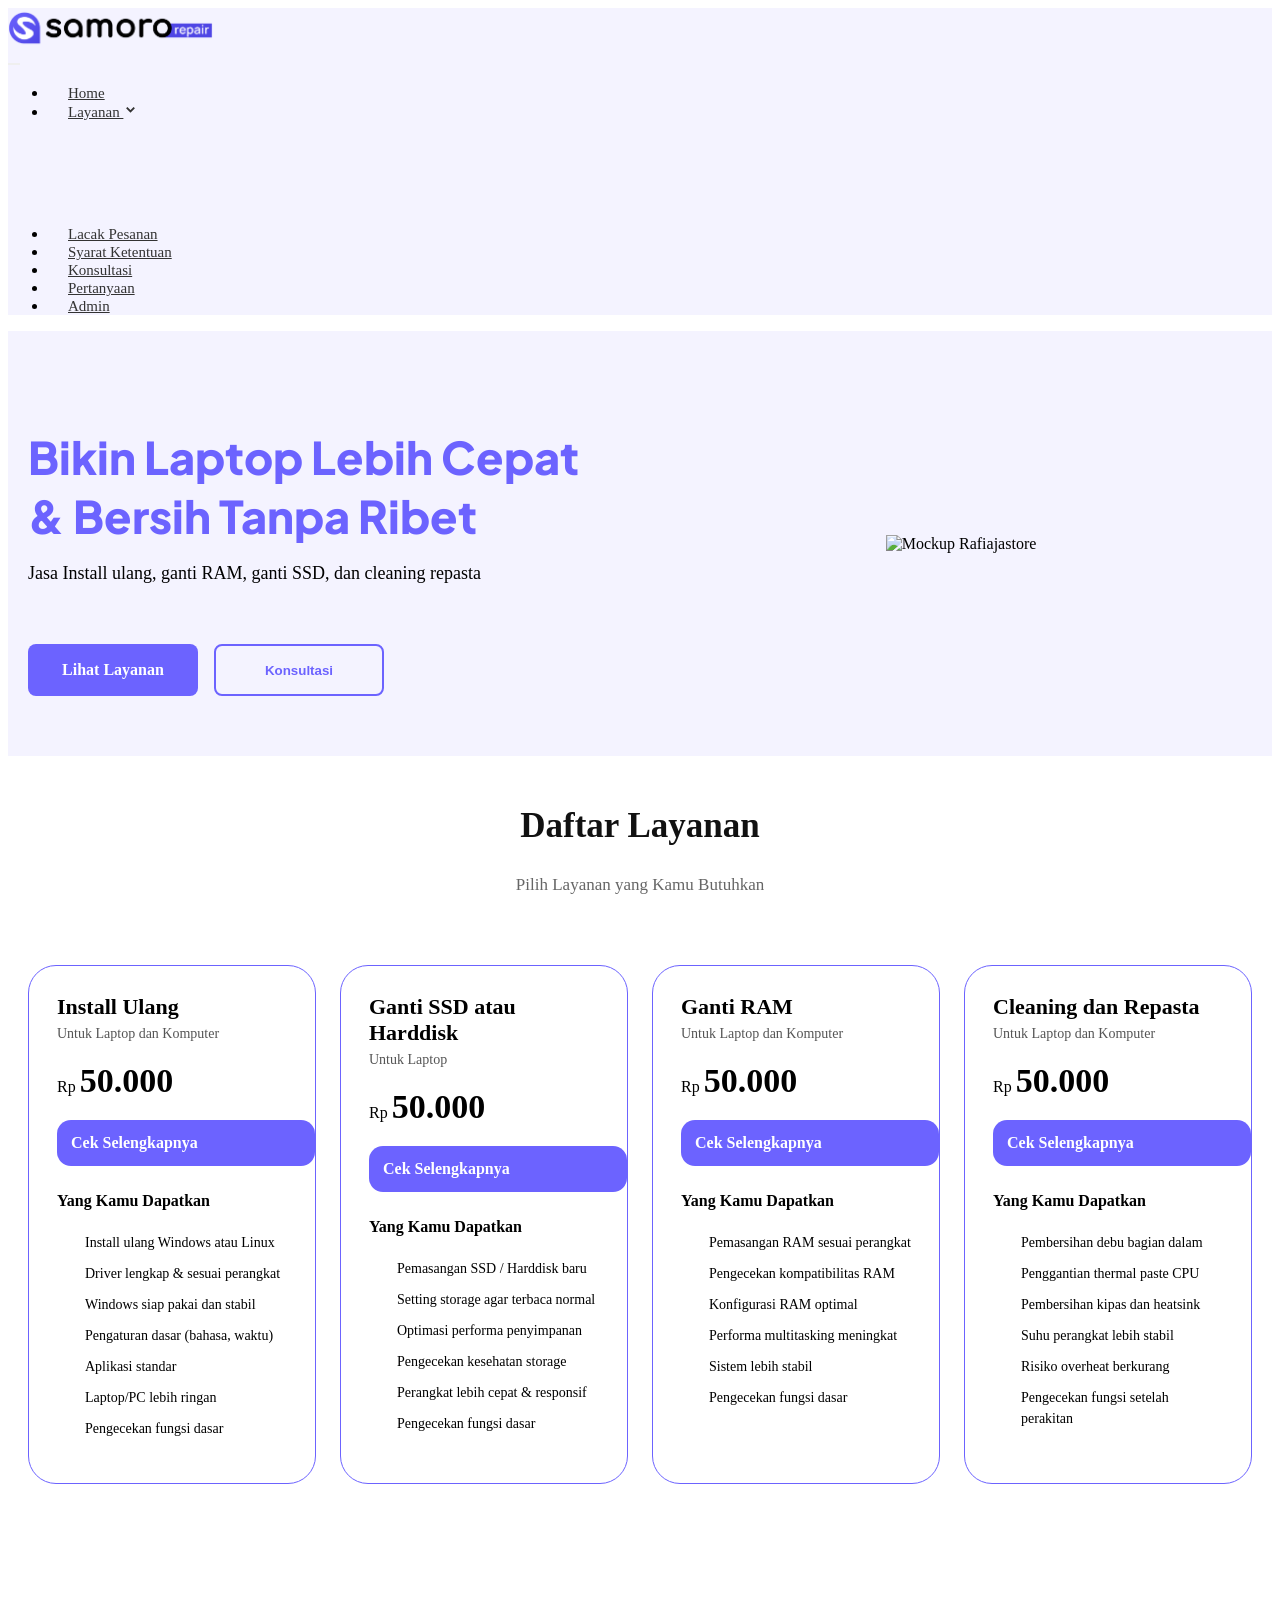
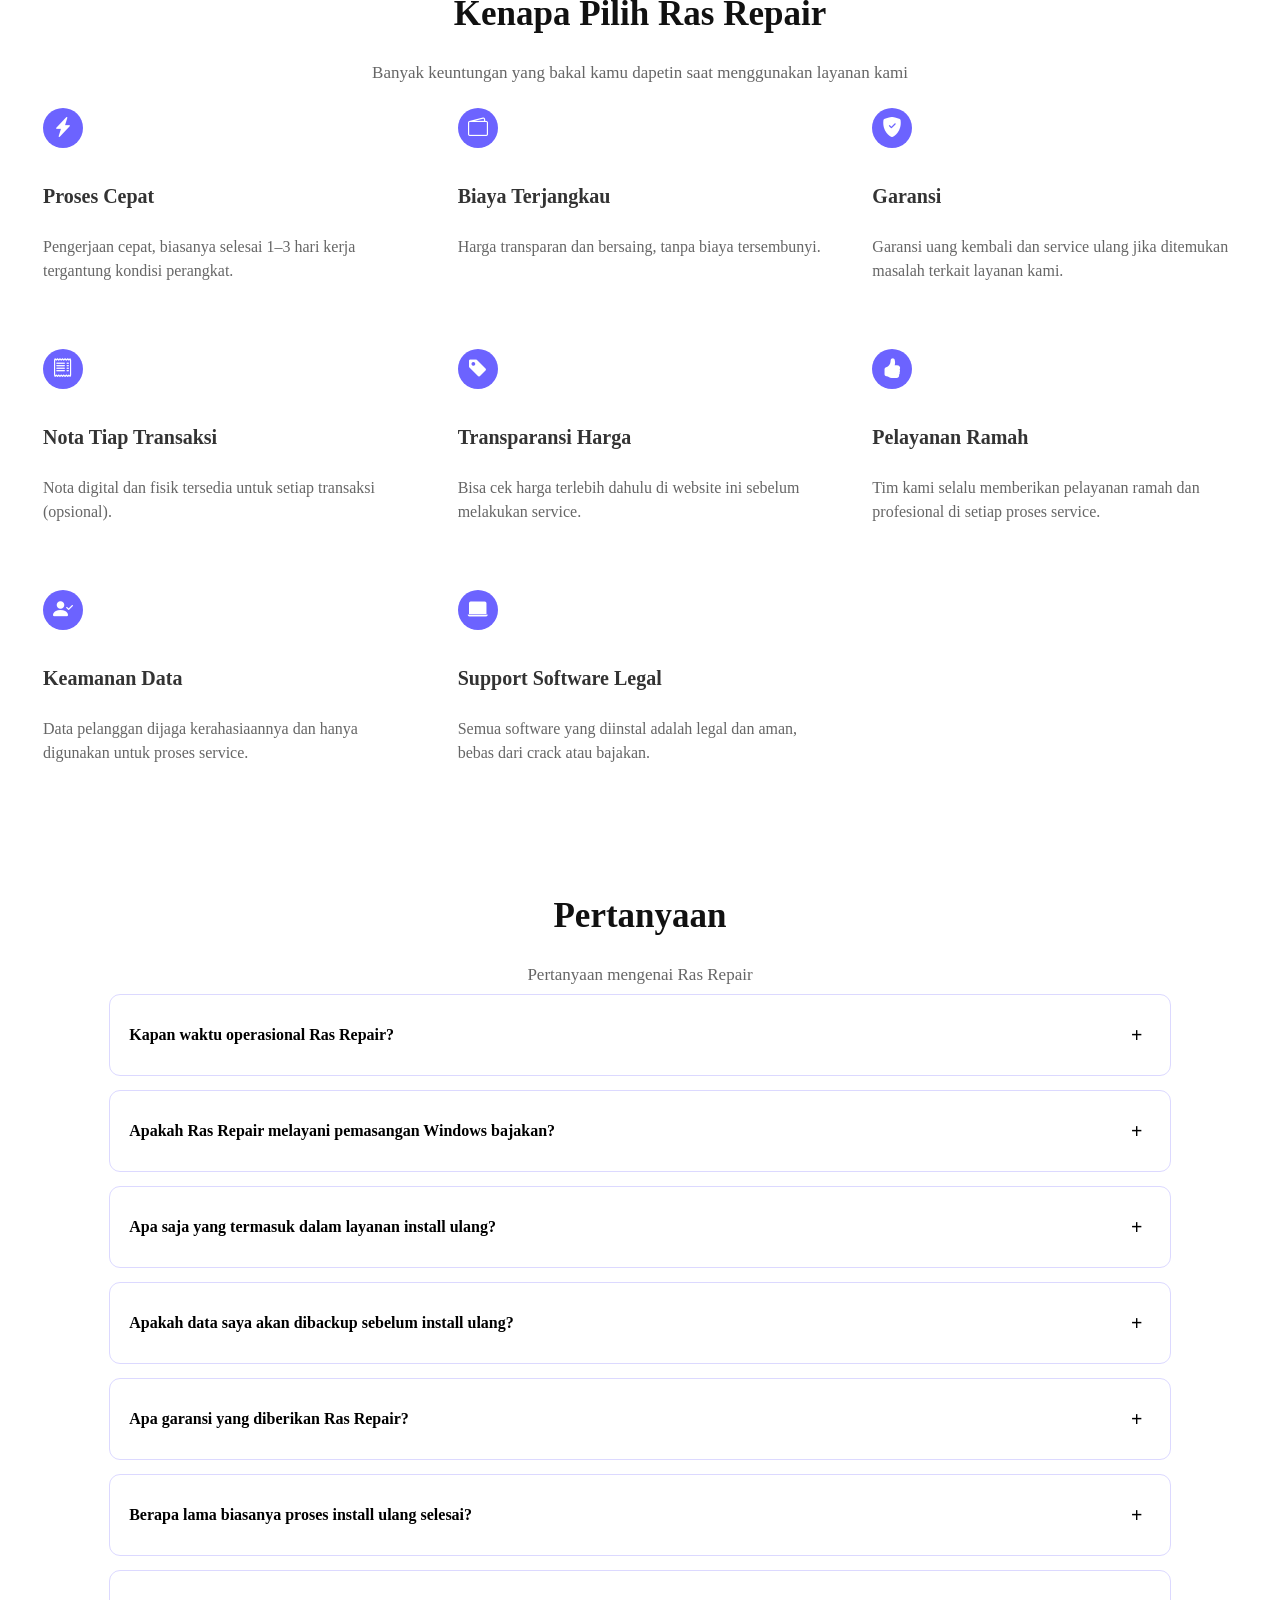
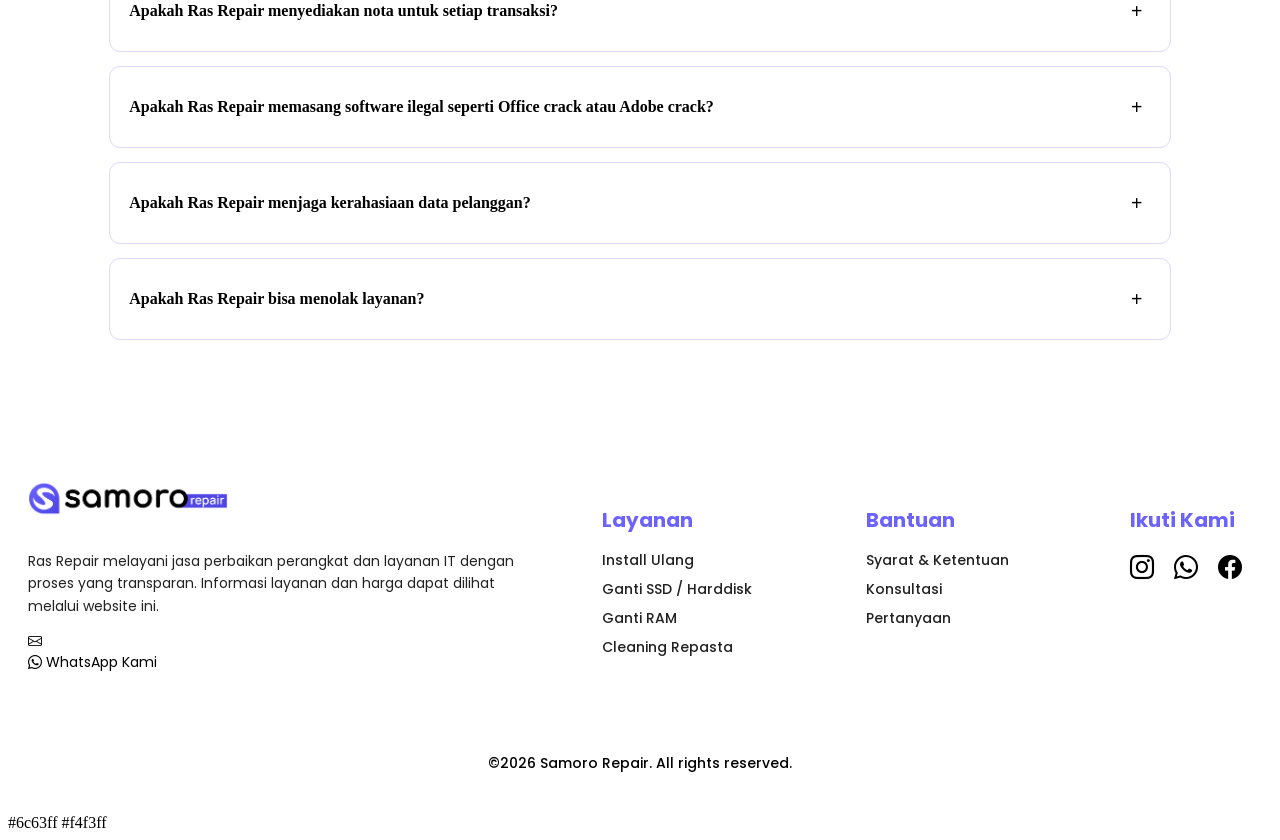
==== commit 353869e8: "update halaman admin + logo" ====
--- a/index.html
+++ b/index.html
@@ -38,7 +38,6 @@
 
 
 <div id="navbar-placeholder"></div>
-#6c63ff #f4f3ff
 
 <section class="raf-main">
   <div class="raf-container">
@@ -188,7 +187,7 @@
     <p class="feature-description">Harga transparan dan bersaing, tanpa biaya tersembunyi.</p>
   </div>
 
-  <div class="feature-item">
+  <div class="feature-item">  
     <div class="feature-icon-wrapper">
       <i class="bi bi-shield-fill-check feature-icon"></i>
     </div>
--- a/css/custom.css
+++ b/css/custom.css
@@ -3,6 +3,22 @@
 /* ============================================
    NAVBAR & DROPDOWN
    ============================================ */
+
+
+   @keyframes floating {
+    0%   { transform: translateY(0px); }
+    50%  { transform: translateY(-12px); }
+    100% { transform: translateY(0px); }
+  }
+  
+  .raf-img {
+    animation: floating 3s ease-in-out infinite;
+  }
+
+
+
+
+
 
 .custom-navbar {
   padding: 1rem 0;
@@ -374,6 +390,19 @@
   }
 }
 
+/* Small phones: avoid subtle horizontal shift from min-width overflow */
+@media (max-width: 420px) {
+  .raf-container {
+    width: 100%;
+  }
+
+  .raf-left,
+  .raf-right {
+    min-width: 0;
+    width: 100%;
+  }
+}
+
 /* ============================================
    LAYANAN SECTION
    ============================================ */
@@ -1339,7 +1368,7 @@
 }
 
 .footer-logo-img {
-  width: 40px;
+  width: 200px;
   margin-bottom: 12px;
 }
 
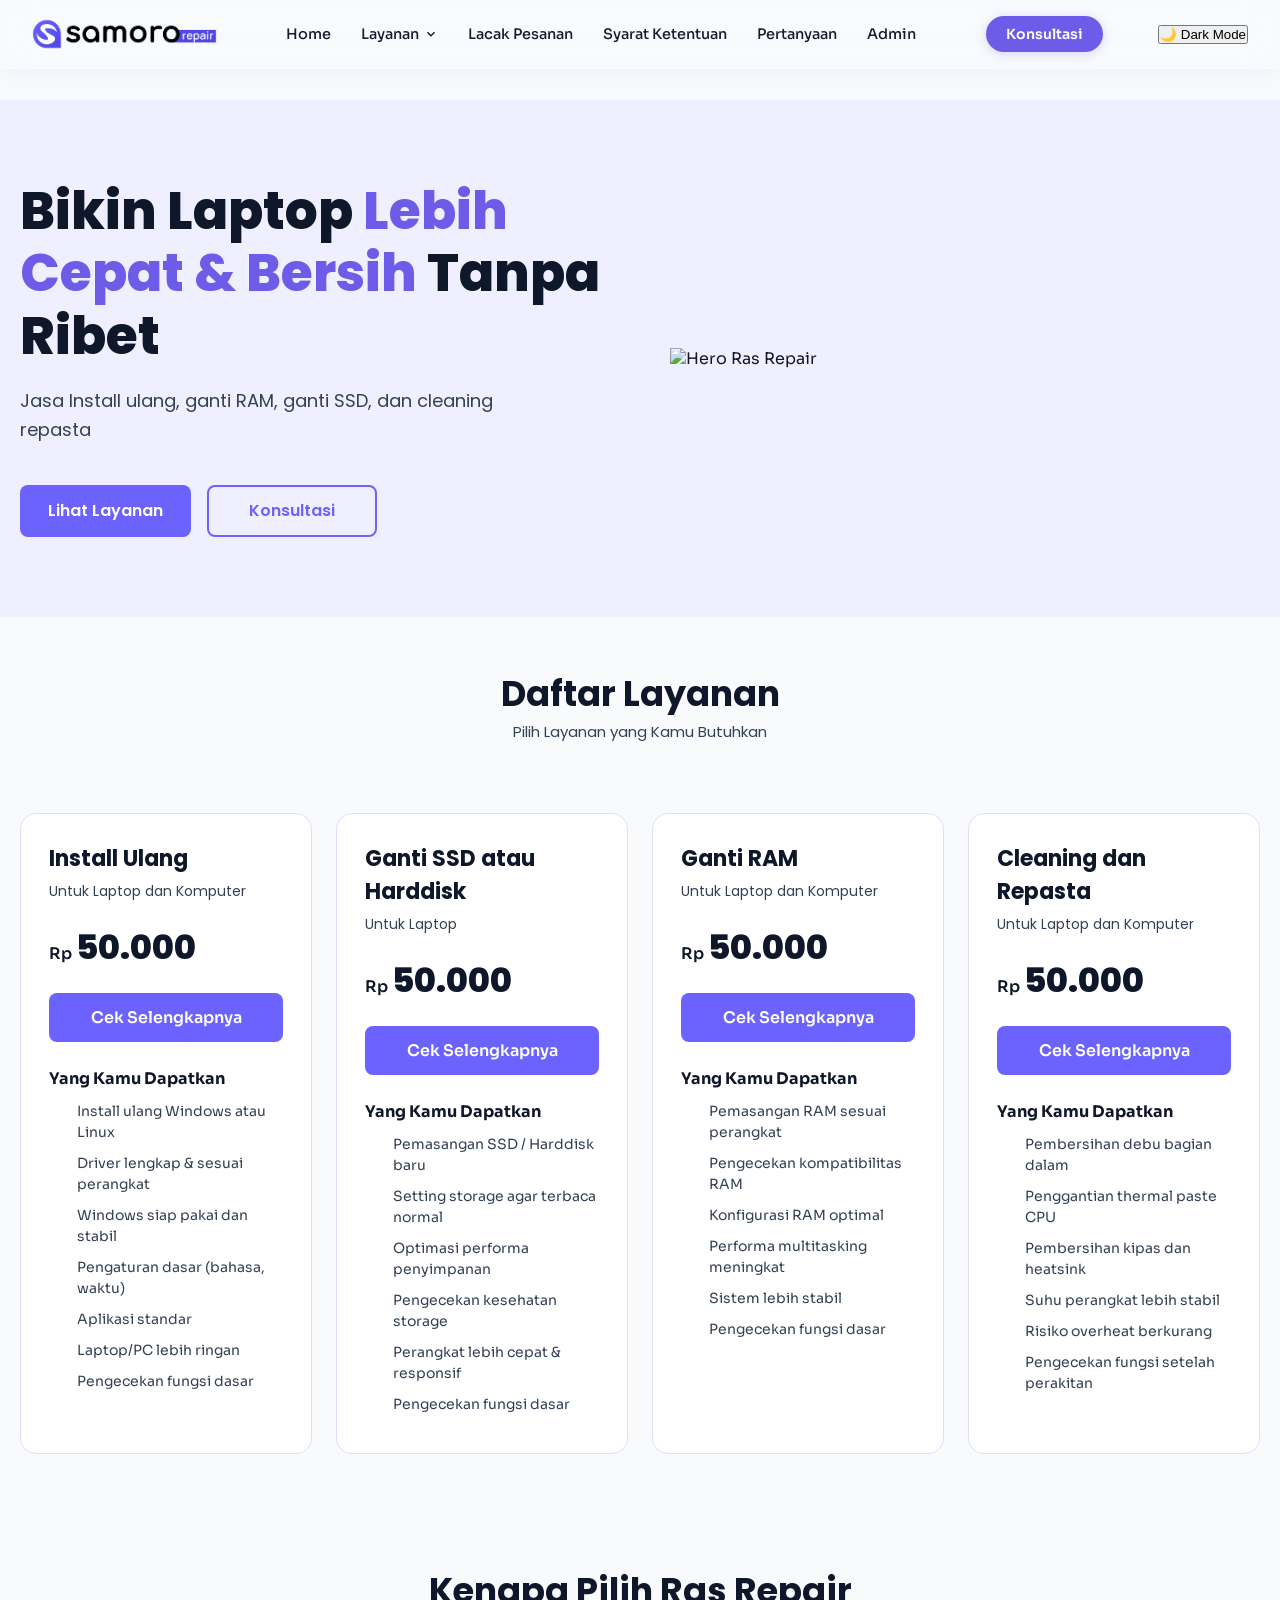
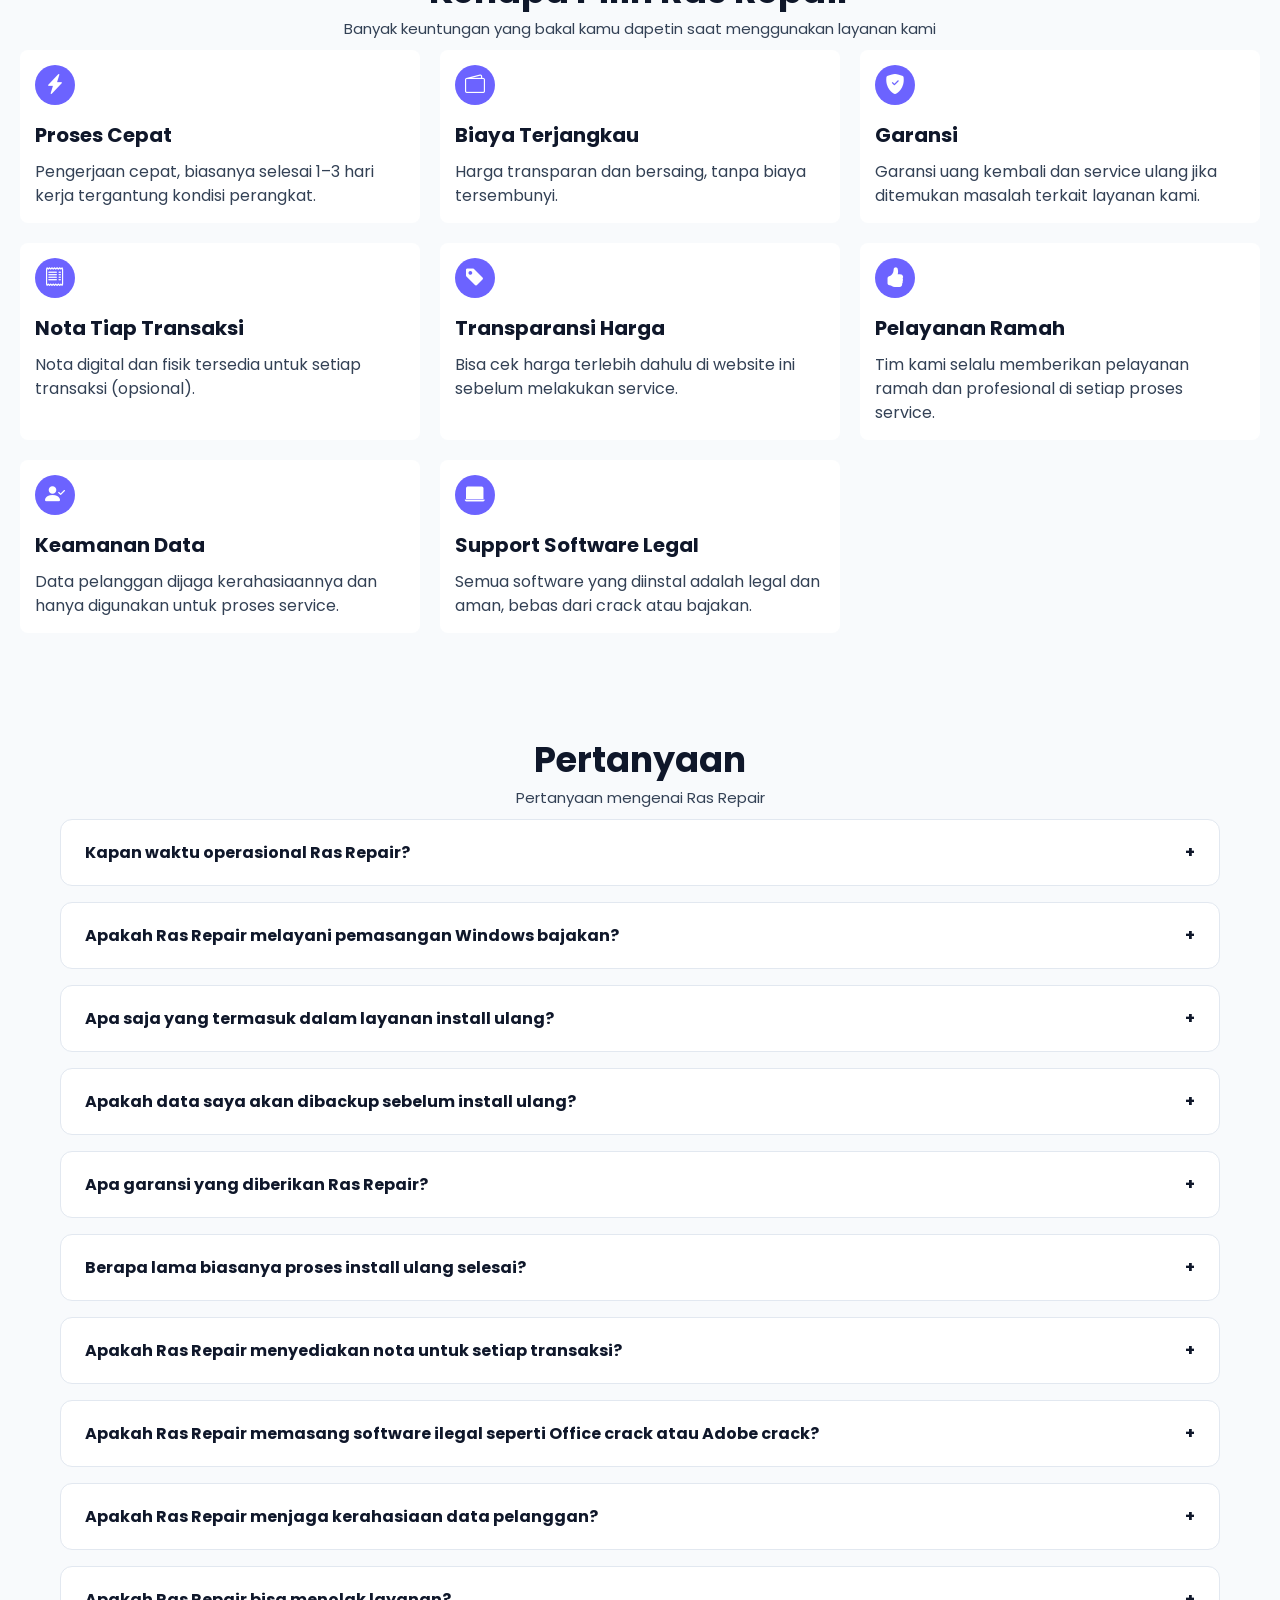
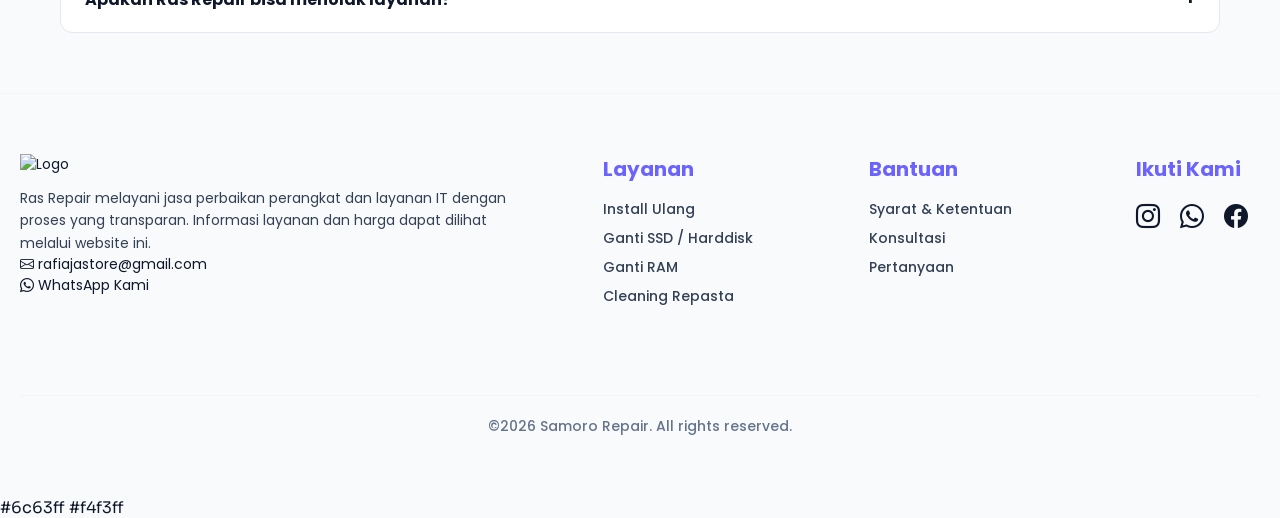
==== commit 6bff3204: "pembaruan dark mode" ====
--- a/index.html
+++ b/index.html
@@ -29,6 +29,7 @@
   <link href="https://cdn.jsdelivr.net/npm/bootstrap-icons@1.8.1/font/bootstrap-icons.css" rel="stylesheet" />
   <!-- Core theme CSS (includes Bootstrap)-->
   <link href="css/styles.css" rel="stylesheet" />
+  <link href="css/variables.css" rel="stylesheet" />
   <link href="css/custom.css" rel="stylesheet" />
   <link rel="stylesheet" href="https://cdn.jsdelivr.net/npm/bootstrap-icons@1.11.3/font/bootstrap-icons.css">
 
@@ -38,13 +39,16 @@
 
 
 <div id="navbar-placeholder"></div>
+
 
 <section class="raf-main">
   <div class="raf-container">
     <div class="raf-row">
       <div class="raf-left">
         <p class="raf-sub"></p>
-        <h1 class="raf-judulutama">Bikin Laptop Lebih Cepat & Bersih Tanpa Ribet</h1>
+        <h1 class="raf-judulutama">Bikin Laptop 
+  <span style="color: #6C5CE7;">Lebih Cepat & Bersih</span> 
+  Tanpa Ribet</h1>
         <p class="raf-subtitle">Jasa Install ulang, ganti RAM, ganti SSD, dan cleaning repasta</p>
 
         <div class="hero-actions">
@@ -53,9 +57,10 @@
 </div>
 
       </div>
-      <div class="raf-right">
-        <img src="assets/hero image.png" alt="Mockup Rafiajastore" class="raf-img">
-      </div>
+<div class="raf-right">
+  <img src="assets/hero-light-mode.png" alt="Hero Ras Repair" class="hero-img-light">
+  <img src="assets/hero-dark-mode.png" alt="Hero Ras Repair" class="hero-img-dark">
+</div>
     </div>
   </div>
 </section>
@@ -402,4 +407,5 @@
 
 </body>
 
-</html>+</html>
+#6c63ff #f4f3ff
--- a/css/variables.css
+++ b/css/variables.css
@@ -0,0 +1,197 @@
+/* ================================================
+   RAS-REPAIR — variables.css
+   Design Tokens — Single Source of Truth
+   Load file ini PERTAMA di semua halaman HTML
+   ================================================
+
+   CARA PAKAI DI FILE CSS LAIN:
+   Hapus semua blok :root { ... } di tiap file,
+   ganti semua var(--adm-blue-600) → var(--blue-600)
+   ganti semua var(--pes-gray-900) → var(--gray-900)
+   dst (hilangkan prefix adm-, pes-, lacak-, dll)
+   ================================================ */
+
+/* ================================================
+   🌤️  LIGHT MODE (default)
+   ================================================ */
+:root {
+  /* ── Blue ──────────────────────────────────────── */
+  /* ── Primary (Indigo Violet) ───────────────────── */
+  --blue-900: #1e1657;
+  --blue-700: #3d35cc;
+  --blue-600: #6c63ff;
+  --blue-500: #8b84ff;
+  --blue-400: #a9a4ff;
+  --blue-200: #c8c5ff;
+  --blue-100: #e0deff;
+  --blue-50: #f0efff;
+
+  /* ── Gray ───────────────────────────────────────── */
+  --gray-950: #020617;
+  --gray-900: #0f172a;
+  --gray-800: #1e293b;
+  --gray-700: #334155;
+  --gray-600: #475569;
+  --gray-500: #64748b;
+  --gray-400: #94a3b8;
+  --gray-300: #cbd5e1;
+  --gray-200: #e2e8f0;
+  --gray-100: #f1f5f9;
+  --gray-50: #f8fafc;
+  --white: #ffffff;
+
+  /* ── Green ──────────────────────────────────────── */
+  --green-700: #15803d;
+  --green-600: #16a34a;
+  --green-500: #22c55e;
+  --green-400: #4ade80;
+  --green-100: #dcfce7;
+  --green-50: #f0fdf4;
+
+  /* ── Yellow ─────────────────────────────────────── */
+  --yellow-700: #a16207;
+  --yellow-600: #ca8a04;
+  --yellow-500: #eab308;
+  --yellow-100: #fef9c3;
+  --yellow-50: #fefce8;
+
+  /* ── Purple ─────────────────────────────────────── */
+  --purple-700: #7e22ce;
+  --purple-600: #9333ea;
+  --purple-500: #a855f7;
+  --purple-100: #f3e8ff;
+  --purple-50: #faf5ff;
+
+  /* ── Red ────────────────────────────────────────── */
+  --red-700: #b91c1c;
+  --red-600: #dc2626;
+  --red-500: #ef4444;
+  --red-100: #fee2e2;
+  --red-50: #fff1f2;
+
+  /* ── Semantic Colors ────────────────────────────── */
+  /* Dipakai untuk background halaman, card, border  */
+  --bg-page: var(--gray-50);
+  --bg-card: var(--white);
+  --bg-input: var(--white);
+  --bg-input-ro: var(--gray-50); /* readonly input */
+  --bg-table-head: var(--gray-50);
+  --bg-overlay: rgba(0, 0, 0, 0.48);
+
+  --border-default: var(--gray-200);
+  --border-strong: var(--gray-300);
+  --border-subtle: var(--gray-100);
+
+  --text-primary: var(--gray-900);
+  --text-secondary: var(--gray-700);
+  --text-muted: var(--gray-500);
+  --text-placeholder: var(--gray-300);
+  --text-disabled: var(--gray-400);
+
+  /* ── Shadows ────────────────────────────────────── */
+  --shadow-xs: 0 1px 2px rgba(0, 0, 0, 0.05);
+  --shadow-sm: 0 1px 3px rgba(0, 0, 0, 0.08), 0 1px 2px rgba(0, 0, 0, 0.05);
+  --shadow-md:
+    0 4px 6px -1px rgba(0, 0, 0, 0.07), 0 2px 4px -2px rgba(0, 0, 0, 0.05);
+  --shadow-lg:
+    0 10px 15px -3px rgba(0, 0, 0, 0.07), 0 4px 6px -4px rgba(0, 0, 0, 0.05);
+  --shadow-xl:
+    0 20px 25px -5px rgba(0, 0, 0, 0.08), 0 8px 10px -6px rgba(0, 0, 0, 0.05);
+  --shadow-blue: 0 4px 14px rgba(108, 99, 255, 0.35);
+
+  /* ── Border Radius ──────────────────────────────── */
+  --radius-xs: 4px;
+  --radius-sm: 8px;
+  --radius-md: 12px;
+  --radius-lg: 16px;
+  --radius-xl: 20px;
+  --radius-2xl: 28px;
+  --radius-full: 9999px;
+
+  /* ── Typography ─────────────────────────────────── */
+  --font-display: "Outfit", "Poppins", sans-serif;
+  --font-body: "Poppins", system-ui, -apple-system, sans-serif;
+
+  /* ── Transition ─────────────────────────────────── */
+  --transition: all 0.18s ease;
+  --transition-slow: all 0.35s ease;
+  /* ── Navbar ─────────────────────────────────────── */
+  --navnew-accent: #6c5ce7;
+  --navnew-accent-lt: #ede9fe;
+  --navnew-text: #1a1a2e;
+  --navnew-muted: #6b7280;
+  --navnew-border: rgba(108, 92, 231, 0.12);
+  --navnew-radius: 999px;
+  --navnew-max: 1440px;
+  --navnew-h: 68px;
+  --navnew-ease: cubic-bezier(0.4, 0, 0.2, 1);
+  /* ── Orange ─────────────────────────────────────── */
+  --orange-500: #ff8a00;
+  --orange-600: #e67e00;
+  /* ── Container ─────────────────────────────────────── */
+  --container-px: 20px;
+  /* ── Section ─────────────────────────────────────── */
+  --section-py: 60px;
+}
+
+/* ================================================
+   🌙 DARK MODE
+   Otomatis aktif jika sistem user pakai dark mode.
+   Override semantic colors saja — warna primitif
+   (--blue-600, --red-500, dll) tetap sama.
+   ================================================ */
+:root[data-theme="dark"] {
+  /* ── Background ─────────────────────────────── */
+  --bg-page: #0f172a;
+  --bg-card: #1e293b;
+  --bg-input: #1e293b;
+  --bg-input-ro: #0f172a;
+  --bg-table-head: #162032;
+  --bg-overlay: rgba(0, 0, 0, 0.65);
+
+  /* ── Border ─────────────────────────────────── */
+  --border-default: #334155;
+  --border-strong: #475569;
+  --border-subtle: #1e293b;
+
+  /* ── Text ───────────────────────────────────── */
+  --text-primary: #f1f5f9;
+  --text-secondary: #cbd5e1;
+  --text-muted: #94a3b8;
+  --text-placeholder: #475569;
+  --text-disabled: #64748b;
+
+  /* ── Shadows (lebih kuat di dark) ───────────── */
+  --shadow-xs: 0 1px 2px rgba(0, 0, 0, 0.3);
+  --shadow-sm: 0 1px 3px rgba(0, 0, 0, 0.4);
+  --shadow-md: 0 4px 6px -1px rgba(0, 0, 0, 0.4);
+  --shadow-lg: 0 10px 15px -3px rgba(0, 0, 0, 0.4);
+  --shadow-xl: 0 20px 25px -5px rgba(0, 0, 0, 0.5);
+  --shadow-blue: 0 4px 14px rgba(37, 99, 235, 0.4);
+
+  /* ── Blue tones (sedikit lebih terang di dark) ─ */
+  --blue-50: rgba(108, 99, 255, 0.12);
+  --blue-100: rgba(108, 99, 255, 0.18);
+  --blue-200: rgba(108, 99, 255, 0.3);
+
+  /* ── Green tones ────────────────────────────── */
+  --green-50: rgba(22, 163, 74, 0.12);
+  --green-100: rgba(22, 163, 74, 0.2);
+
+  /* ── Yellow tones ───────────────────────────── */
+  --yellow-50: rgba(202, 138, 4, 0.12);
+  --yellow-100: rgba(202, 138, 4, 0.2);
+
+  /* ── Purple tones ───────────────────────────── */
+  --purple-50: rgba(147, 51, 234, 0.12);
+  --purple-100: rgba(147, 51, 234, 0.2);
+
+  /* ── Red tones ──────────────────────────────── */
+  --red-50: rgba(220, 38, 38, 0.12);
+  --red-100: rgba(220, 38, 38, 0.2);
+  /* ── navbar ──────────────────────────────── */
+  --navnew-text: #f1f5f9;
+  --navnew-muted: #94a3b8;
+  --navnew-accent-lt: rgba(108, 92, 231, 0.15);
+  --navnew-border: rgba(108, 92, 231, 0.25);
+}
--- a/css/custom.css
+++ b/css/custom.css
@@ -1,286 +1,575 @@
 @import url('https://fonts.googleapis.com/css2?family=Poppins:wght@400;500;600&display=swap');
 
-/* ============================================
-   NAVBAR & DROPDOWN
-   ============================================ */
-
-
-   @keyframes floating {
-    0%   { transform: translateY(0px); }
-    50%  { transform: translateY(-12px); }
-    100% { transform: translateY(0px); }
-  }
-  
-  .raf-img {
-    animation: floating 3s ease-in-out infinite;
-  }
-
-
-
-
-
-
-.custom-navbar {
-  padding: 1rem 0;
-  font-family: 'Poppins', sans-serif;
-  
-}
-.container {
- max-width: 1800px !important;
-}
-
-.custom-navbar .nav-link {
-  color: #ffffff;
-  font-weight: 500;
-  transition: color 0.3s ease;
-}
-
-.custom-navbar .nav-link:hover,
-.custom-navbar .nav-link:focus,
-.custom-navbar .nav-link.active {
-  color: #ff8a00;
-}
-
-.custom-navbar .navbar-brand {
-  font-weight: 500;
-  font-size: 18px;
-  color: #0400ff;
-}
-
-.custom-navbar-text {
-  font-weight: 500;
-}
-
-.custom-navbar-logo img {
-  height: 40px;
+*, *::before, *::after { box-sizing: border-box; margin: 0; padding: 0; }
+
+/* ================================================
+   NAVBAR VARIABLES
+   ================================================ */
+:root {
+  --navnew-accent   : #6C5CE7;
+  --navnew-accent-lt: #ede9fe;
+  --navnew-text     : #1a1a2e;
+  --navnew-muted    : #6b7280;
+  --navnew-bg       : rgba(255,255,255,0.82);
+  --navnew-border   : rgba(108,92,231,0.12);
+  --navnew-shadow   : 0 2px 24px rgba(108,92,231,0.08);
+  --navnew-radius   : 999px;
+  --navnew-max      : 1440px;
+  --navnew-h        : 68px;
+  --navnew-font     : 'Sora', sans-serif;
+  --navnew-ease     : cubic-bezier(.4,0,.2,1);
+}
+
+body {
+  font-family: var(--navnew-font);
+  padding-top: 100px;
+  overflow-x: hidden;
+  background-color: var(--bg-page);
+  color: var(--text-primary);
+
+}
+
+html { scroll-behavior: smooth; }
+
+/* ================================================
+   NAVBAR
+   ================================================ */
+/* ── Navbar ───────────────────────────────────────
+   Requires: variables.css
+   ─────────────────────────────────────────────── */
+
+.navnew {
+  position: fixed;
+  top: 0;
+  z-index: 1000;
+  width: 100%;
+  background: rgba(255,255,255,0.2);
+  backdrop-filter: blur(16px) saturate(160%);
+  -webkit-backdrop-filter: blur(16px) saturate(160%);
+  border-bottom: 1px solid rgba(255,255,255,0.25);
+  box-shadow: 0 4px 20px rgba(108,92,231,0.06);
+  transition: box-shadow .3s var(--navnew-ease);
+}
+
+.navnew.navnew--scrolled {
+  background: rgba(255,255,255,0.8);
+  box-shadow: 0 4px 32px rgba(108,92,231,0.13);
+}
+
+.navnew__inner {
+  max-width: var(--navnew-max);
+  margin: 0 auto;
+  padding: 0 32px;
+  height: var(--navnew-h);
+  display: flex;
+  align-items: center;
+  justify-content: space-between;
+  gap: 24px;
+}
+
+/* --- Styling Dasar Logo --- */
+.navnew__logo {
+  flex-shrink: 0;
+  display: flex;
+  align-items: center;
+  text-decoration: none;
+}
+
+.navnew__logo img {
+  height: 36px; /* Atur tinggi logo navbar di sini */
   width: auto;
   display: block;
-  margin-top: 2px;
-  margin-bottom: 2px;
-}
-
-.custom-navbarheader-text {
-  color: #333;
-  transition: color 0.2s ease, transform 0.25s ease;
-  font-size: 15px !important;
-  font-weight: 500 !important;
-}
-
-.custom-navbarheader-text:hover {
-  color: #6c63ff;
+  transition: var(--transition);
+}
+
+/* --- Logika Switch Tampilan --- */
+
+/* 1. Sembunyikan logo dark secara default (saat light mode) */
+.logo-dark {
+  display: none !important;
+}
+
+/* 2. Saat Dark Mode Aktif ([data-theme="dark"]) */
+[data-theme="dark"] .logo-light {
+  display: none !important;
+}
+
+[data-theme="dark"] .logo-dark {
+  display: block !important;
+}
+
+/* Update warna teks fallback supaya ikut tema */
+[data-theme="dark"] .logo-fallback {
+  color: var(--blue-400) !important;
+}
+
+/* ── Links ────────────────────────────────────── */
+.navnew__links {
+  display: flex;
+  align-items: center;
+  gap: 2px;
+  list-style: none;
+  margin: 0;
+  padding: 0;
+}
+
+.navnew__item { position: relative; }
+
+.navnew__link {
+  display: flex;
+  align-items: center;
+  gap: 5px;
+  padding: 7px 14px;
+  border-radius: var(--navnew-radius);
+  font-size: 14.5px;
+  font-weight: 500;
+  color: var(--navnew-text);
+  text-decoration: none;
+  white-space: nowrap;
+  line-height: 1;
+  vertical-align: middle;
+  transition: background .2s var(--navnew-ease), color .2s var(--navnew-ease);
+}
+
+.navnew__link:hover,
+.navnew__item.navnew__item--open > .navnew__link,
+.navnew__link--active {
+  background: var(--navnew-accent-lt);
+  color: var(--navnew-accent);
+}
+
+.navnew__link--active { font-weight: 600; }
+
+/* ── Chevron ──────────────────────────────────── */
+.navnew__chevron {
+  width: 14px; height: 14px;
+  stroke: currentColor;
+  fill: none;
+  stroke-width: 2.5;
+  transition: transform .25s var(--navnew-ease);
+  flex-shrink: 0;
+}
+.navnew__item--open .navnew__chevron { transform: rotate(180deg); }
+
+/* ── Dropdown ─────────────────────────────────── */
+.navnew__dropdown {
+  position: absolute;
+  top: calc(100% + 10px);
+  left: 50%;
+  transform: translateX(-50%) translateY(8px);
+  background: var(--bg-card);           /* #fff → var */
+  border-radius: var(--radius-lg);
+  padding: 8px;
+  min-width: 240px;
+  box-shadow: var(--shadow-lg);
+  border: 1px solid var(--navnew-border);
+  list-style: none;
+  opacity: 0;
+  visibility: hidden;
+  transition:
+    opacity .22s var(--navnew-ease),
+    transform .22s var(--navnew-ease),
+    visibility .22s;
+  z-index: 10;
+}
+
+.navnew__item--open .navnew__dropdown {
+  opacity: 1;
+  visibility: visible;
+  transform: translateX(-50%) translateY(0);
+}
+
+.navnew__dropdown-item {
+  display: flex;
+  align-items: center;
+  gap: 12px;
+  padding: 10px 12px;
+  border-radius: var(--radius-sm);
+  font-size: 14px;
+  font-weight: 500;
+  color: var(--text-primary);           /* var(--navnew-text) → semantic var */
+  text-decoration: none;
+  transition: background .18s;
+}
+
+.navnew__dropdown-icon {
+  width: 36px; height: 36px;
+  border-radius: var(--radius-sm);
+  background: var(--blue-50);           /* #f4f3ff → var */
+  border: 1px solid var(--blue-200);    /* hardcoded → var */
+  display: flex;
+  align-items: center;
+  justify-content: center;
+  flex-shrink: 0;
+  font-size: 16px;
+  color: var(--navnew-accent);
+  transition: background .18s, color .18s, border-color .18s;
+}
+.navnew__dropdown-item:hover .navnew__dropdown-icon {
+  background: var(--navnew-accent);
+  color: #fff;
+  border-color: var(--navnew-accent);
+}
+
+.navnew__dropdown-text {
+  display: flex;
+  flex-direction: column;
+  gap: 2px;
+  min-width: 0;
+  flex: 1;
+}
+
+.navnew__dropdown-title {
+  font-size: 14px;
+  font-weight: 600;
+  color: var(--text-primary);           /* var(--navnew-text) → semantic var */
+  white-space: nowrap;
+}
+
+.navnew__dropdown-desc {
+  font-size: 12px;
+  color: var(--text-muted);             /* var(--navnew-muted) → semantic var */
+  white-space: nowrap;
+  transition: color .18s;
+}
+.navnew__dropdown-item:hover .navnew__dropdown-desc { color: var(--navnew-accent); }
+
+/* ── CTA Button ───────────────────────────────── */
+.navnew__cta {
+  display: inline-flex;
+  align-items: center;
+  padding: 9px 20px;
+  border-radius: var(--navnew-radius);
+  background: var(--navnew-accent);
+  color: #fff;
+  font-size: 14px;
+  font-weight: 600;
+  text-decoration: none;
+  white-space: nowrap;
+  transition: background .2s, transform .2s, box-shadow .2s;
+  box-shadow: 0 2px 12px rgba(108,92,231,0.25);
+}
+.navnew__cta:hover {
+  background: #5849d4;
   transform: translateY(-1px);
-}
-
-.nav-link[aria-expanded="true"] {
-  color: #6c63ff !important;
-}
-
-.navbar-toggler {
+  box-shadow: 0 6px 20px rgba(108,92,231,0.35);
+}
+.navnew__cta:active { transform: translateY(0); }
+
+/* ── Hamburger ────────────────────────────────── */
+.navnew__toggle {
+  display: none;
+  flex-direction: column;
+  justify-content: center;
+  align-items: center;
+  width: 40px; height: 40px;
+  gap: 7px;
+  background: transparent;
   border: none;
-}
-
-.navbar-toggler:focus {
-  box-shadow: none;
-}
-
-.navbar {
-  background-color: #f4f3ff;
-}
-
-/* Dropdown Desktop */
-@media (min-width: 992px) {
-  .custom-dropdown {
-    position: relative;
-  }
-
-  .custom-dropdown .dropdown-menu,
-  .custom-dropdown .custom-dropdown-menu {
-    display: block !important;
-    opacity: 0;
-    visibility: hidden;
-    transform: translateY(12px);
-    pointer-events: none;
-    transition: all 0.25s ease;
-    max-height: none !important;
-    overflow: visible !important;
-    padding: 1rem !important;
-  }
-
-  .custom-dropdown:hover .dropdown-menu,
-  .custom-dropdown:hover .custom-dropdown-menu {
+  cursor: pointer;
+  padding: 0;
+  z-index: 20;
+  flex-shrink: 0;
+}
+
+.navnew__toggle-line {
+  display: block;
+  width: 24px; height: 2px;
+  border-radius: 2px;
+  background: var(--text-primary);      /* var(--navnew-text) → semantic var */
+  transform-origin: center;
+  transition:
+    transform .35s var(--navnew-ease),
+    opacity   .25s var(--navnew-ease),
+    width     .25s var(--navnew-ease);
+}
+
+.navnew__toggle.navnew__toggle--active .navnew__toggle-line:nth-child(1) {
+  transform: translateY(4.5px) rotate(45deg);
+}
+.navnew__toggle.navnew__toggle--active .navnew__toggle-line:nth-child(2) {
+  transform: translateY(-4.5px) rotate(-45deg);
+}
+
+/* ── Mobile Menu ──────────────────────────────── */
+.navnew__mobile {
+  position: fixed;
+  inset: 0;
+  top: var(--navnew-h);
+  background: rgba(255,255,255,0.97);
+  backdrop-filter: blur(20px);
+  z-index: 999;
+  padding: 24px 24px 40px;
+  display: flex;
+  flex-direction: column;
+  gap: 4px;
+  overflow-y: auto;
+  opacity: 0;
+  transform: translateY(-12px);
+  pointer-events: none;
+  transition: opacity .3s var(--navnew-ease), transform .3s var(--navnew-ease);
+}
+.navnew__mobile.navnew__mobile--open {
+  opacity: 1;
+  transform: translateY(0);
+  pointer-events: auto;
+}
+
+.navnew__mobile-link {
+  display: block;
+  padding: 14px 16px;
+  border-radius: var(--radius-md);
+  font-size: 15px;
+  font-weight: 500;
+  color: var(--text-primary);           /* var(--navnew-text) → semantic var */
+  text-decoration: none;
+  transition: background .18s, color .18s;
+}
+.navnew__mobile-link:hover {
+  background: var(--navnew-accent-lt);
+  color: var(--navnew-accent);
+}
+
+.navnew__mobile-group-title {
+  font-size: 11px;
+  font-weight: 600;
+  letter-spacing: .08em;
+  text-transform: uppercase;
+  color: var(--text-muted);             /* var(--navnew-muted) → semantic var */
+  padding: 16px 16px 6px;
+}
+
+.navnew__mobile-cta {
+  display: block;
+  margin-top: 16px;
+  padding: 14px;
+  border-radius: 14px;
+  background: var(--navnew-accent);
+  color: #fff;
+  font-size: 15px;
+  font-weight: 600;
+  text-align: center;
+  text-decoration: none;
+}
+
+.navnew__divider {
+  height: 1px;
+  background: var(--navnew-border);
+  margin: 8px 0;
+}
+
+/* ── Dark Mode Override ───────────────────────── */
+[data-theme="dark"] .navnew {
+  background: rgba(15,23,42,0.2);
+  border-bottom-color: rgba(255,255,255,0.08);
+}
+
+[data-theme="dark"] .navnew.navnew--scrolled {
+  background: rgba(15,23,42,0.85);
+}
+
+[data-theme="dark"] .navnew__mobile {
+  background: rgba(15,23,42,0.97);
+}
+
+[data-theme="dark"] .navnew__dropdown {
+  box-shadow: 0 12px 40px rgba(0,0,0,0.4);
+}
+/* ── Dropdown hover desktop ───────────────────── */
+@media (min-width: 901px) {
+  .navnew__item:hover .navnew__dropdown {
     opacity: 1;
     visibility: visible;
-    transform: translateY(0);
-    pointer-events: auto;
+    transform: translateX(-50%) translateY(0);
   }
-
-  .custom-navbarheader-text {
-    padding: 0 20px !important;
+  .navnew__item:hover .navnew__chevron { transform: rotate(180deg); }
+  .navnew__item:hover > .navnew__link {
+    background: var(--navnew-accent-lt);
+    color: var(--navnew-accent);
   }
 }
 
-/* Dropdown Menu - Base Styles */
-.custom-dropdown-menu {
-  border: none;
-  border-radius: 12px;
-  padding: 1rem;
-  width: 260px;
-  box-shadow: 0 8px 24px rgba(0, 0, 0, 0.08);
-  background-color: #f4f3ff;
-}
-
-.custom-dropdown-menu.show {
-  max-height: 500px;
-  opacity: 1;
-  padding: 0.5rem 0;
-}
-
-.custom-dropdown-menu .dropdown-item {
-  padding: 0.75rem 1rem;
-  font-size: 0.95rem;
-  font-weight: 500;
-  color: #000000;
-  border-radius: 6px;
-  transition: background 0.2s ease;
-}
-
-.custom-dropdown-menu .dropdown-item:hover {
-  background-color: #f4f3ff;
-  color: #6C5CE7;
-}
-
-.nav-item.dropdown:hover .dropdown-menu {
-  display: block;
-  margin-top: 0;
-}
-
-.dropdown-toggle::after {
-  display: none;
-}
-
-.chevron-icon {
-  transition: transform 0.25s ease;
-}
-
-/* Rotate chevron saat hover di desktop */
-@media (min-width: 992px) {
-  .custom-dropdown:hover .chevron-icon {
-    transform: rotate(180deg);
-  }
-}
-
-/* Rotate chevron saat diklik di mobile */
-.nav-link[aria-expanded="true"] .chevron-icon {
-  transform: rotate(180deg);
-}
-
-@media (max-width: 991.98px) {
-  .custom-dropdown-menu {
-    box-shadow: none;
-    border-radius: 0;
-    background-color: transparent;
-    padding: 0;
-    width: 100%;
-    display: block !important;
-    max-height: 0;
-    overflow: hidden;
-    opacity: 0;
-    transition: all 0.3s ease;
-  }
-
-  .custom-dropdown-menu.show {
-    max-height: 500px;
-    opacity: 1;
-    padding: 0.5rem 0;
-  }
-}
-
+/* ── Responsive ───────────────────────────────── */
 @media (max-width: 900px) {
-  .custom-navbar-logo img {
-    height: 35px;
-  }
-}
-
-@media (max-width: 575.98px) {
-  .custom-marginhp {
-    margin-top: 10px !important;
-  }
-}
-
-/* ============================================
-   HERO SECTION (RAF)
-   ============================================ */
+  .navnew__links,
+  .navnew__cta { display: none; }
+  .navnew__toggle { display: flex; }
+}
+/* ================================================
+   HERO SECTION (RAF) - FINAL REFACTORED
+   ================================================ */
 
 .raf-main {
-  padding: 60px 20px;
-  background-color: #f4f3ff;
+  /* Pakai bg-page agar otomatis gelap di Dark Mode */
+  /* DI LIGHT MODE: Pakai ungu muda (blue-50) */
+  background-color: var(--blue-50); 
+  padding: 80px 0;
+  transition: background-color 0.3s ease;
+  overflow: hidden;
 }
 
 .raf-container {
-  max-width: 1440px;
+  max-width: var(--navnew-max);
   margin: 0 auto;
+  padding: 0 var(--container-px);
 }
 
 .raf-row {
   display: flex;
   align-items: center;
-  justify-content: center;
-  gap: 40px;
+  justify-content: space-between;
+  gap: 60px;
   flex-wrap: wrap;
 }
 
+/* --- BAGIAN TEKS (KIRI) --- */
 .raf-left {
   flex: 1;
-  min-width: 300px;
-  padding-right: 20px;
+  min-width: 320px;
+}
+
+.raf-judulutama {
+  font-family: var(--font-display);
+  font-size: 52px;
+  font-weight: 800;
+  color: var(--text-primary);
+  line-height: 1.2;
+  margin-bottom: 20px;
 }
 
 .raf-subtitle {
+  font-family: var(--font-body);
   font-size: 18px;
-  margin-bottom: 60px;
-  color: #000;
-}
-
-.raf-judulutama {
-  font-size: 45px;
-  font-weight: 800;
-  color: #6c63ff;
-  margin-bottom: 10px;
-  line-height: 1.3;
-  justify-content: center;
-  font-family: 'Plus Jakarta Sans', sans-serif;
-}
-
+  color: var(--text-secondary);
+  margin-bottom: 40px;
+  line-height: 1.6;
+  max-width: 500px;
+}
+
+/* --- BAGIAN GAMBAR (KANAN) --- */
 .raf-right {
   flex: 1;
-  min-width: 300px;
+  min-width: 320px;
   display: flex;
   justify-content: center;
-}
-
-.raf-img {
-  max-width: 100%;
+  align-items: center;
+}
+
+/* CSS untuk mengatur Gambar agar Konsisten */
+.hero-img-light,
+.hero-img-dark {
+  width: 100%;
+  max-width: 800px; /* Ukuran maksimal biar nggak kegedean */
   height: auto;
-  max-height: 600px;
-}
-
+  object-fit: contain;
+  transition: var(--transition-slow);
+}
+
+/* Logika Switch Gambar */
+.hero-img-dark {
+  display: none; /* Sembunyi di Light Mode */
+}
+
+[data-theme="dark"] .hero-img-light {
+  display: none; /* Sembunyi di Dark Mode */
+}
+
+[data-theme="dark"] .hero-img-dark {
+  display: block; /* Muncul di Dark Mode */
+  /* Kasih glow dikit biar laptopnya keren di bg gelap */
+ 
+}
+
+/* --- ACTIONS / BUTTONS --- */
 .hero-actions {
   display: flex;
   gap: 16px;
-}
-
+  flex-wrap: wrap;
+}
+
+.raf-btn {
+  padding: 14px 28px;
+  border-radius: var(--radius-md);
+  font-family: var(--font-body);
+  font-weight: 600;
+  font-size: 16px;
+  cursor: pointer;
+  transition: var(--transition);
+  text-decoration: none;
+  display: inline-block;
+}
+
+.raf-btn:not(.raf-btn--outline) {
+  background-color: var(--blue-600);
+  color: var(--white);
+  border: none;
+}
+
+.raf-btn:not(.raf-btn--outline):hover {
+  background-color: var(--blue-700);
+  transform: translateY(-2px);
+  box-shadow: var(--shadow-blue);
+}
+
+.raf-btn--outline {
+  background: transparent;
+  border: 2px solid var(--blue-600);
+  color: var(--blue-600);
+}
+
+[data-theme="dark"] .raf-btn--outline {
+  border-color: var(--blue-400);
+  color: var(--blue-400);
+}
+
+.raf-btn--outline:hover {
+  background: var(--blue-50);
+}
+
+/* --- RESPONSIVE (HP) --- */
+@media (max-width: 992px) {
+  .raf-row {
+    flex-direction: column;
+    text-align: center;
+  }
+  
+  .raf-left {
+    padding-right: 0;
+    order: 2;
+  }
+  
+  .raf-right {
+    order: 1;
+    margin-bottom: 30px;
+  }
+  
+  .raf-judulutama {
+    font-size: 36px;
+  }
+  
+  .hero-actions {
+    justify-content: center;
+  }
+  
+  .raf-subtitle {
+    margin-left: auto;
+    margin-right: auto;
+  }
+}
+/* Button Refactor */
 .raf-btn {
   height: 52px;
   min-width: 170px;
   padding: 0 28px;
-  background-color: #6c63ff;
-  color: #fff;
+  background-color: var(--blue-600); /* Refaktor dari #6c63ff */
+  color: var(--white);
   border: 2px solid transparent;
-  border-radius: 8px;
+  border-radius: var(--radius-sm); /* Refaktor dari 8px */
   font-weight: 600;
+  font-family: var(--font-body);
   cursor: pointer;
   box-sizing: border-box;
-  transition: all 0.25s ease;
+  transition: var(--transition); /* Refaktor dari 0.25s */
 }
 
 a.raf-btn {
@@ -288,128 +577,80 @@
   align-items: center;
   justify-content: center;
   text-decoration: none;
-  color: #fff;
 }
 
 .raf-btn--outline {
-  background-color: transparent !important;
-  color: #6c63ff;
-  border-color: #6c63ff;
-}
-
-.raf-btn--outline:hover {
-  background-color: #ff8a00;
-  color: #fff;
-}
-
-.raf-btn:hover {
-  background-color: #b1b1b1;
-}
-
+  background-color: transparent;
+  color: var(--blue-600);
+  border-color: var(--blue-600);
+}
+
+/* Hover States */
+.raf-btn:hover { 
+  background-color: var(--blue-700); 
+  box-shadow: var(--shadow-md);
+}
+
+.raf-btn--outline:hover { 
+  background-color: var(--blue-50); 
+  color: var(--blue-700); 
+  border-color: var(--blue-700);
+}
+
+/* Stats Section Refactor */
 .rafiaja-stats {
   max-width: 1100px;
   margin: 100px auto 150px;
   padding: 20px 30px;
-  background-color: #ff8a00;
-  border-radius: 10px;
+  background-color: var(--blue-600); /* Diubah ke blue agar sesuai brand repair */
+  border-radius: var(--radius-md);
   display: flex;
   justify-content: space-between;
   align-items: center;
   flex-wrap: wrap;
   text-align: center;
-  box-shadow: 0 20px 40px rgba(0, 0, 0, 0.2);
+  box-shadow: var(--shadow-xl); /* Refaktor shadow manual */
 }
 
 .rafiaja-stat-item {
   flex: 1;
   min-width: 120px;
   padding: 10px;
-  color: white;
+  color: var(--white);
 }
 
 .rafiaja-stat-number {
   font-weight: 700;
   font-size: 1.8rem;
-  font-family: 'Poppins';
-}
-
-.rafiaja-stat-label {
-  font-size: 0.9rem;
-  margin-top: 4px;
-}
-
-@media (min-width: 1400px) {
-  .raf-right {
-    transform: translateX(-10px);
-  }
-}
-
-@media (max-width: 1100px) {
-  .rafiaja-stats {
-    flex-direction: column;
-    gap: 10px;
-    max-width: 92%;
-  }
-}
-
+  font-family: var(--font-body);
+}
+
+.rafiaja-stat-label { 
+  font-size: 0.9rem; 
+  margin-top: 4px; 
+  opacity: 0.9;
+}
+
+/* Responsive Utilities */
 @media (max-width: 900px) {
-  .raf-row {
-    flex-direction: column;
-    text-align: center;
-  }
-
-  .raf-left {
-    padding-right: 0;
-    text-align: center;
-  }
-
-  .raf-title {
-    font-size: 38px;
-  }
-
-  .raf-right {
-    margin-top: 30px;
-  }
-
-  .raf-img {
-    max-height: 400px;
-  }
-
-  .hero-actions {
-    justify-content: center;
-  }
+  .raf-row { flex-direction: column; text-align: center; }
+  .raf-left { padding-right: 0; }
+  .hero-actions { justify-content: center; }
 }
 
 @media (max-width: 768px) {
-  .raf-judulutama {
-    font-size: 35px;
-  }
-
-  .raf-subtitle {
-    font-size: 17px !important;
-  }
-}
-
-/* Small phones: avoid subtle horizontal shift from min-width overflow */
-@media (max-width: 420px) {
-  .raf-container {
-    width: 100%;
-  }
-
-  .raf-left,
-  .raf-right {
-    min-width: 0;
-    width: 100%;
-  }
-}
-
-/* ============================================
-   LAYANAN SECTION
-   ============================================ */
-
+  .raf-judulutama { font-size: 35px; }
+  .raf-subtitle { font-size: 17px !important; }
+}
+
+/* ================================================
+   LAYANAN SECTION - REFACTORED
+   ================================================ */
 .layanan-section {
-  background-color: #ffffff;
-  padding: 60px 20px;
+  /* SEBELUMNYA: #ffffff (Statis) */
+  background-color: var(--bg-page); 
+  padding: var(--section-py) var(--container-px);
+  transition: background-color 0.3s ease;
 }
 
 .layanan-container {
@@ -421,62 +662,65 @@
 .layanan-title {
   font-size: 35px;
   font-weight: bold;
-  color: #111;
+  font-family: var(--font-display);
+  /* SEBELUMNYA: #111 */
+  color: var(--text-primary); 
   text-align: center;
   margin-top: 50px;
-  padding: 0;
-  box-sizing: border-box;
 }
 
 .layanan-subtitle {
   font-size: 15px;
-  color: #666;
+  font-family: var(--font-body);
+  /* SEBELUMNYA: #666 */
+  color: var(--text-secondary);
   margin-bottom: 10px;
   text-align: center;
-  padding: 0;
-  box-sizing: border-box;
 }
 
 .layanan-grid {
   display: grid;
   grid-template-columns: repeat(auto-fit, minmax(280px, 1fr));
-  gap: 20px;
-  row-gap: 3rem;
-  column-gap: 3rem;
+  gap: 3rem;
+  margin-top: 2rem;
 }
 
 .layanan-card {
-  background: #fff;
-  border-radius: 16px;
-  box-shadow: 0 2px 10px rgba(0, 0, 0, 0.06);
+  /* SEBELUMNYA: #fff */
+  background: var(--bg-card);
+  border-radius: var(--radius-lg);
+  /* SEBELUMNYA: rgba(0,0,0,0.06) */
+  box-shadow: var(--shadow-sm);
+  border: 1px solid var(--border-subtle);
   overflow: hidden;
-  transition: transform 0.3s ease, box-shadow 0.3s ease;
+  transition: var(--transition-slow);
 }
 
 .layanan-card:hover {
   transform: translateY(-5px);
-  box-shadow: 0 10px 20px rgba(0, 0, 0, 0.12);
-}
-
-.layanan-img {
-  width: 100%;
-  height: auto;
-  display: block;
-}
-
-.layanan-content {
-  padding: 16px;
-  text-align: left;
+  box-shadow: var(--shadow-xl);
+  border-color: var(--blue-500);
+}
+
+.layanan-img { 
+  width: 100%; 
+  height: auto; 
+  display: block; 
+}
+
+.layanan-content { 
+  padding: 20px; 
+  text-align: left; 
 }
 
 .layanan-badge {
   display: inline-block;
-  background: linear-gradient(to right, #ff8a00, #ff8a00);
-  color: #fff;
+  background: var(--orange-500);
+  color: var(--white);
   font-weight: bold;
-  font-size: 15px;
-  padding: 4px 10px;
-  border-radius: 4px;
+  font-size: 14px;
+  padding: 4px 12px;
+  border-radius: var(--radius-xs);
   margin-bottom: 12px;
 }
 
@@ -484,390 +728,196 @@
   display: flex;
   justify-content: space-between;
   align-items: center;
-  margin-top: 10px;
-}
-
-.layanan-text {
-  font-size: 15px;
-  color: #333;
-  margin: 0;
-  font-weight: 600;
+  margin-top: 15px;
+  padding-top: 15px;
+  border-top: 1px solid var(--border-subtle);
+}
+
+.layanan-text { 
+  font-size: 15px; 
+  color: var(--text-primary); 
+  margin: 0; 
+  font-weight: 600; 
 }
 
 .layanan-btn {
-  background-color: #111;
-  color: #fff;
-  padding: 8px 16px;
+  /* SEBELUMNYA: #111 */
+  background-color: var(--gray-900);
+  color: var(--white);
+  padding: 8px 18px;
   border: none;
-  font-size: 15px;
-  border-radius: 6px;
-  transition: background-color 0.3s ease;
+  font-size: 14px;
+  font-family: var(--font-body);
+  border-radius: var(--radius-sm);
+  transition: var(--transition);
   cursor: pointer;
   font-weight: 600;
 }
 
-.layanan-btn:hover {
-  background-color: #ff8a00;
-}
-
-.custom-arrow {
-  padding-left: 10px;
-}
-
-@media (max-width: 1200px) {
-
-  .layanan-title,
-  .layanan-subtitle {
-    padding: 0 20px;
-  }
-}
-
+.layanan-btn:hover { 
+  background-color: var(--orange-600); 
+  box-shadow: var(--shadow-blue);
+}
+
+/* --- Media Queries --- */
 @media (max-width: 768px) {
-  .layanan-title {
-    font-size: 28px;
-    padding: 0 20px;
-  }
-
-  .layanan-subtitle {
-    padding: 0 20px;
-  }
-}
-
-@media (min-width: 480px) {
-  .layanan-subtitle {
-    font-size: 16px;
-    font-weight: 500;
-  }
-}
-
-@media (min-width: 768px) {
-  .layanan-subtitle {
-    font-size: 17px;
-    font-weight: 500;
-  }
-}
-
-/* ============================================
-   FEATURES SECTION
-   ============================================ */
-
+  .layanan-title { font-size: 28px; }
+  .layanan-section { padding: 40px 20px; }
+}
+
+/* ================================================
+   FEATURES SECTION - REFACTORED
+   ================================================ */
 .features-container {
   display: grid;
   grid-template-columns: repeat(3, minmax(280px, 1fr));
   gap: 20px;
-  max-width: 1440px;
-  margin: 0 auto;
-  box-sizing: border-box;
-  margin-bottom: 100px;
+  max-width: var(--navnew-max); /* Konsistensi max-width */
+  margin: 0 auto 100px;
   padding: 0 20px;
 }
 
 .feature-item {
-  display: flex;
-  flex-direction: column;
-  align-items: flex-start;
-  text-align: left;
-  background-color: #ffffff;
-  border-radius: 8px;
+  background-color: var(--bg-card);
+  border-radius: var(--radius-sm);
   padding: 15px;
+  transition: var(--transition);
 }
 
 .feature-icon-wrapper {
-  width: 40px;
+  width: 40px; 
   height: 40px;
-  background-color: #6c63ff;
-  border-radius: 50%;
+  background-color: var(--blue-600);
+  border-radius: var(--radius-full);
   display: flex;
   justify-content: center;
   align-items: center;
   margin-bottom: 15px;
 }
 
-.feature-title {
-  font-size: 1.25em;
-  font-weight: 700;
-  color: #333333;
-  margin-bottom: 10px;
-  line-height: 1.3;
-}
-
-.feature-description {
-  font-size: 1em;
-  color: #666666;
-  line-height: 1.5;
-}
-
-.feature-icon {
-  font-size: 20px;
-  color: #ffffff;
-  transition: color 0.3s;
-}
-
-@media (max-width: 1200px) {
-  .features-container {
-    grid-template-columns: repeat(2, 1fr);
-    padding: 0 20px;
-    gap: 20px;
-  }
-}
-
-@media (max-width: 992px) {
-  .features-container {
-    padding: 0 20px;
-    gap: 20px;
-  }
-}
-
-@media (max-width: 768px) {
-  .features-container {
-    grid-template-columns: 1fr;
-    padding: 0 20px;
-    gap: 20px;
-  }
-
-  .feature-item {
-    padding: 20px;
-  }
-}
-
-@media (max-width: 480px) {
-  .features-container {
-    grid-template-columns: 1fr;
-    padding: 0 20px;
-    gap: 20px;
-  }
-
-  .feature-item {
-    align-items: center;
-    text-align: center;
-    padding: 20px 15px;
-  }
-}
-
-/* ============================================
-   FAQ SECTION
-   ============================================ */
+.feature-icon { 
+  font-size: 20px; 
+  color: var(--white); 
+}
+
+.feature-title { 
+  font-family: var(--font-display);
+  font-size: 1.25em; 
+  font-weight: 700; 
+  color: var(--text-primary); 
+  margin-bottom: 10px; 
+}
+
+.feature-description { 
+  font-family: var(--font-body);
+  font-size: 1em; 
+  color: var(--text-secondary); 
+  line-height: 1.5; 
+}
+
+/* Responsive tetap menggunakan nilai yang sama namun lebih rapi */
+@media (max-width: 1200px) { .features-container { grid-template-columns: repeat(2, 1fr); } }
+@media (max-width: 768px) { .features-container { grid-template-columns: 1fr; } }
+
+/* ================================================
+   FAQ SECTION - FINAL TOKEN-BASED
+   ================================================ */
 
 .faq-container {
-  display: grid;
-  grid-template-columns: repeat(1, 1fr);
-  gap: 1rem;
-  max-width: 1100px;
-  margin: 0 auto;
-  margin-bottom: 100px;
-  align-items: start;
-  padding: 0 20px;
-  box-sizing: border-box;
-}
-
+  max-width: 1200px;
+  margin: 0 auto var(--section-py);
+  padding: 0 var(--container-px);
+  background: var(--bg-page); 
+  transition: background 0.3s ease; /* Biar transisi warnanya smooth */
+}
 
 .faq-card {
-  background: white;
-  border-radius: 10px;
-  
+  /* Otomatis: Light (White) | Dark (Gray 800) */
+  background: var(--bg-card); 
+  border-radius: var(--radius-md);
+  margin-bottom: 1rem;
   overflow: hidden;
-  transition: all 0.3s ease;
-  outline: 1px solid #dcd9ff;
-  align-self: start;
-}
-
-.faq-card.active{
-  background: #f4f3ff;
-}
-
-.faq-card:hover{
-  background: #f4f3ff;
-}
-
+  border: 1px solid var(--border-default);
+  transition: var(--transition);
+}
+
+/* --- HOVER STATE --- */
+.faq-card:hover {
+  background: var(--blue-50); /* Di Light Mode ini jadi Ungu Pastel */
+  border-color: var(--blue-500);
+  transform: translateY(-2px);
+}
+[data-theme="dark"] .faq-card:hover {
+  /* Pakai Gray 900 atau Gray 950 agar lebih gelap dari card-nya (Gray 800) */
+  background: var(--gray-900); 
+  border-color: var(--gray-700); /* Border jangan terlalu terang */
+}
+
+/* --- ACTIVE STATE (Saat Terbuka) --- */
+.faq-card.active {
+  /* Tetap pakai bg-card agar konsisten, tapi border dipertegas */
+  background: var(--bg-card);
+  border-color: var(--blue-600);
+  border-width: 1.5px;
+  box-shadow: var(--shadow-lg);
+}
+
+/* --- KONTEN --- */
 .faq-question {
-  padding: 1rem 1.2rem;
-  cursor: pointer;
+  padding: 1.25rem 1.5rem;
   display: flex;
   justify-content: space-between;
   align-items: center;
-  font-weight: bold;
-  min-height: 48px;
+  cursor: pointer;
+  font-family: var(--font-display);
+  font-weight: 700;
+  color: var(--text-primary); /* Otomatis: Gray 900 (Light) | Gray 100 (Dark) */
+}
+
+.faq-card.active .faq-question {
+  color: var(--blue-600);
 }
 
 .faq-answer {
   max-height: 0;
   overflow: hidden;
-  transition: max-height 0.4s ease, padding 0.3s ease;
-  padding: 0 1.2rem;
-  background: #f4f3ff;
+  /* KUNCI: Durasi 0.5s dan pakai Bezier yang lebih 'snappy' */
+  transition: max-height 0.5s var(--navnew-ease), 
+              padding 0.4s var(--navnew-ease),
+              opacity 0.4s ease;
+  padding: 0 1.5rem;
+  opacity: 0; /* Tambahkan opacity biar transisinya lebih halus (fade in) */
+  color: var(--text-secondary);
+  line-height: 1.7;
 }
 
 .faq-card.active .faq-answer {
-  max-height: 200px;
-  padding: 1rem 1.2rem;
-}
-
-.icon {
-  width: 28px;
-  height: 28px;
-  display: flex;
-  align-items: center;
-  justify-content: center;
-
-  font-size: 20px;
-  font-weight: 700;
-  line-height: 1;
-
-  flex-shrink: 0;
-}
-
-
-@media (max-width: 1130px) {
-  .faq-container {
-    margin-inline: 20px;
-    padding: 0 10px;
-  }
-}
-
-@media (max-width: 768px) {
-  .faq-container {
-    grid-template-columns: 1fr;
-    margin-inline: 20px;
-    padding: 0 10px;
-  }
-}
-
-
-
-
-/* ============================================
-   TELKOMSEL CARDS
-   ============================================ */
-
-.provider-title {
-  text-align: center;
-  margin-top: 50px;
-}
-
-.telkomsel-cards-container {
-  max-width: 768px;
-  width: 100%;
-  margin: 0 auto 150px;
-  display: grid;
-  grid-template-columns: 1fr;
-  justify-items: center;
-  gap: 32px;
-  padding: 32px 16px;
-}
-
-.telkomsel-card {
-  width: 100%;
-  max-width: 360px;
-  background: #fff;
-  border-radius: 16px;
-  box-shadow: 0 4px 16px 0 rgba(0, 0, 0, 0.16);
-  position: relative;
-  padding: 32px 20px;
-  box-sizing: border-box;
-  transition: box-shadow 0.25s, transform 0.25s;
-  overflow: visible;
-}
-
-.telkomsel-card:hover {
-  box-shadow: 0 8px 32px 0 rgba(0, 0, 0, 0.18);
-  transform: translateY(-4px) scale(1.015);
-}
-
-.telkomsel-card-header {
-  position: absolute;
-  top: 20px;
-  left: 20px;
-  right: 20px;
-  height: 80px;
-  background: #020055;
-  border-radius: 12px;
-  display: flex;
-  align-items: center;
-  justify-content: center;
-  z-index: 2;
-  box-shadow: 0 2px 8px 0 rgba(0, 0, 0, 0.08);
-}
-
-.telkomsel-card-title {
-  color: #fff;
-  font-size: 2.1rem;
-  font-weight: 700;
-  letter-spacing: 1px;
-}
-
-.telkomsel-card-body {
-  margin-top: 100px;
-  display: flex;
-  align-items: center;
-  justify-content: space-between;
-}
-
-.telkomsel-card-category {
-  color: #222;
-  font-size: 1.05rem;
-  font-weight: 500;
-}
-
-.telkomsel-card-btn {
-  background: #ededed;
-  border: none;
-  outline: none;
-  border-radius: 10px;
-  padding: 8px 18px;
-  color: #000000;
-  font-size: 1rem;
-  font-family: 'Montserrat', Arial, sans-serif;
-  font-weight: 500;
-  cursor: pointer;
-  transition: background 0.2s, color 0.2s, box-shadow 0.2s;
-  display: flex;
-  align-items: center;
-  gap: 6px;
-  flex-shrink: 1;
-  white-space: nowrap;
-  overflow: hidden;
-  text-overflow: ellipsis;
-  max-width: 100%;
-}
-
-.telkomsel-card-btn:hover,
-.telkomsel-card-btn:focus {
-  background: #ff8a00;
-  color: #fff;
-}
-
-.telkomsel-card-btn:active {
-  background: #ff8a00;
-  color: #fff;
-}
-
-.telkomsel-card-arrow {
-  font-size: 1.1em;
-  margin-left: 2px;
-}
-
-@media (min-width: 1024px) {
-  .telkomsel-cards-container {
-    grid-template-columns: repeat(2, 1fr);
-  }
-}
-
-@media (max-width: 768px) {
-  .telkomsel-cards-container {
-    margin-right: 32px;
-  }
-}
-
-/* ============================================
-   PRICING SECTION
-   ============================================ */
-
-.pricing-section {
-  padding: 60px 20px;
+  max-height: 500px;
+  padding: 0 1.5rem 1.5rem 1.5rem;
+  border-top: 1px solid var(--border-subtle);
+}
+
+.faq-card.active .faq-answer {
+  /* Jangan terlalu besar, 300px - 500px biasanya cukup untuk teks FAQ */
+  max-height: 500px; 
+  padding: 1rem 1.5rem 1.5rem 1.5rem;
+  opacity: 1; /* Muncul perlahan saat terbuka */
+  border-top: 1px solid var(--border-subtle);
+}
+
+
+
+
+/* ================================================
+   PRICING SECTION - REFACTORED
+   ================================================ */
+.pricing-section { 
+  padding: var(--section-py) var(--container-px); 
+  background-color: var(--bg-page);
 }
 
 .pricing-container {
-  max-width: 1440px;
+  max-width: var(--navnew-max); /* Konsisten dengan lebar navbar */
   margin: 0 auto;
   display: grid;
   grid-template-columns: repeat(4, 1fr);
@@ -875,986 +925,611 @@
 }
 
 .pricing-card {
-  border: 1px solid #6c63ff;
-  border-radius: 28px;
+  background: var(--bg-card);
+  border: 1px solid var(--blue-100); /* Border lebih halus dari variabel */
+  border-radius: var(--radius-lg); /* Refaktor dari 28px agar konsisten */
   padding: 28px;
-  background: #fff;
-  transition: transform 0.3s ease, box-shadow 0.3s ease;
-}
-
-.pricing-card:hover {
-  transform: translateY(-6px);
-  box-shadow: 0 16px 30px rgba(108, 99, 255, 0.2);
-}
-
-.pricing-card h3 {
-  margin: 0;
-  font-size: 22px;
-  font-weight: 700;
-}
-
-.subtitle {
-  margin-top: 6px;
-  color: #555;
-  font-size: 14px;
-}
-
-.price {
-  margin: 20px 0;
-}
-
-.currency {
-  font-size: 16px;
-}
-
-.amount {
-  font-size: 34px;
-  font-weight: 700;
-}
-
+  transition: var(--transition-slow);
+  display: flex;
+  flex-direction: column;
+}
+
+.pricing-card:hover { 
+  transform: translateY(-6px); 
+  box-shadow: var(--shadow-xl);
+  border-color: var(--blue-600);
+}
+
+.pricing-card h3 { 
+  margin: 0; 
+  font-family: var(--font-display);
+  font-size: 22px; 
+  font-weight: 700; 
+  color: var(--text-primary);
+}
+
+.subtitle { 
+  margin-top: 6px; 
+  color: var(--text-secondary); 
+  font-size: 14px; 
+  font-family: var(--font-body);
+}
+
+.price { 
+  margin: 20px 0; 
+  color: var(--text-primary);
+}
+
+.currency { 
+  font-size: 16px; 
+  font-weight: 600;
+}
+
+.amount { 
+  font-size: 34px; 
+  font-weight: 800; 
+  font-family: var(--font-display);
+}
+
+/* Button Refactor menggunakan brand color */
 .btn-primary {
-  display: block;          /* PENTING */
-  text-decoration: none;   /* PENTING */
-
+  display: block;
+  text-align: center;
+  text-decoration: none;
   width: 100%;
   padding: 14px;
-  border-radius: 14px;
+  border-radius: var(--radius-sm);
   border: none;
-  background: #6c63ff;
-  color: #fff;
+  background: var(--blue-600);
+  color: var(--white);
   font-size: 16px;
   font-weight: 600;
   cursor: pointer;
-  transition: background 0.3s ease, transform 0.2s ease;
-}
-
-
-.btn-primary:hover {
-  background: #554ee6;
+  transition: var(--transition);
+}
+
+.btn-primary:hover { 
+  background: var(--orange-500); /* Menggunakan variabel orange baru untuk hover */
   transform: scale(1.03);
-}
-
-.benefit-title {
-  margin-top: 26px;
-  font-size: 16px;
-}
-
-.benefit-list {
-  margin-top: 12px;
-  padding: 0;
-  list-style: none;
+  box-shadow: var(--shadow-blue);
+}
+
+.benefit-title { 
+  margin-top: 26px; 
+  font-size: 16px; 
+  font-weight: 700;
+  color: var(--text-primary);
+}
+
+.benefit-list { 
+  margin-top: 12px; 
+  padding: 0; 
+  list-style: none; 
 }
 
 .benefit-list li {
   position: relative;
   padding-left: 28px;
-  /* ruang untuk icon */
   margin-bottom: 10px;
   font-size: 14px;
   line-height: 1.5;
-  /* pastikan tinggi baris */
+  color: var(--text-secondary);
 }
 
 .benefit-list li::before {
   content: "";
   position: absolute;
-  left: 0;
-  top: 50%;
+  left: 0; top: 50%;
   transform: translateY(-50%);
-  width: 1.2em;
-  height: 1.2em;
+  width: 1.2em; height: 1.2em;
   background-image: url('https://cdn.jsdelivr.net/npm/bootstrap-icons@1.11.1/icons/check-circle.svg');
   background-size: contain;
   background-repeat: no-repeat;
-
-  /* bikin hijau */
-  filter: invert(50%) sepia(100%) saturate(500%) hue-rotate(90deg);
-}
-
-
-
-@media (max-width: 992px) {
-  .pricing-container {
-    grid-template-columns: repeat(2, 1fr);
-  }
-}
-
-@media (max-width: 576px) {
-  .pricing-container {
-    grid-template-columns: 1fr;
-    margin-inline: 20px;
-  }
-}
-
-/* ============================================
-   PRICING CARDS (LAYANAN PAGES)
-   ============================================ */
-
+  /* Filter disesuaikan agar warna centang mengikuti --blue-600 */
+  filter: sepia(100%) hue-rotate(200deg) saturate(300%); 
+}
+
+/* Responsive */
+@media (max-width: 992px) { 
+  .pricing-container { grid-template-columns: repeat(2, 1fr); } 
+}
+
+@media (max-width: 576px) { 
+  .pricing-container { 
+    grid-template-columns: 1fr; 
+  } 
+}
+
+/* ================================================
+   PRICING CARDS LAYANAN PAGES - REFACTORED
+   ================================================ */
 .price-card {
-  border: 1.5px solid #ddd;
-  border-radius: 30px;
+  /* Menggunakan variabel border agar sinkron dengan dark mode */
+  border: 1.5px solid var(--border-default); 
+  border-radius: var(--radius-lg); /* Refaktor dari 30px */
   padding: 20px;
-  background-color: #fff;
-  transition: border-color 0.3s, box-shadow 0.3s;
+  background-color: var(--bg-card);
+  transition: var(--transition);
   cursor: pointer;
 }
 
-.price-card:hover {
-  border-color: #020055;
-  box-shadow: 0 0 10px rgba(0, 0, 0, 0.15);
-}
-
-.price-card h3 {
-  font-size: 1.5rem;
-  color: #020055;
-  margin-bottom: 8px;
-}
-
-.price-card p {
-  font-size: 0.95rem;
-  color: #555;
-  margin-bottom: 12px;
-}
-
-.price-card span {
-  font-weight: bold;
-  color: #ff8a00;
-  font-size: 1rem;
-}
-
-.nominal-card {
-  font-weight: 600;
-}
-
-/* Pricing container untuk layanan pages */
+.price-card:hover { 
+  border-color: var(--blue-900); /* Refaktor dari #020055 */
+  box-shadow: var(--shadow-md); 
+}
+
+.price-card h3 { 
+  font-family: var(--font-display);
+  font-size: 1.5rem; 
+  color: var(--blue-900); 
+  margin-bottom: 8px; 
+}
+
+.price-card p { 
+  font-family: var(--font-body);
+  font-size: 0.95rem; 
+  color: var(--text-secondary); 
+  margin-bottom: 12px; 
+}
+
+.price-card span { 
+  font-weight: 700; 
+  color: var(--orange-500); /* Menggunakan variabel orange baru kamu */
+  font-size: 1rem; 
+}
+
+.nominal-card { 
+  font-weight: 600; 
+}
+
+/* Container khusus Layanan Pricing */
 .pricing-container.layanan-pricing {
   max-width: 768px;
-  margin: 50px auto 100px;
-  display: grid;
+  margin: var(--section-py) auto 100px;
+  display: grid; /* Memastikan display grid aktif */
   grid-template-columns: repeat(2, 1fr);
   gap: 20px 10px;
-}
-
-@media (max-width: 768px) {
-  .pricing-container.layanan-pricing {
-    margin-left: 10px;
-    margin-right: 10px;
-  }
-}
-
-/* ============================================
-   FORM SECTION
-   ============================================ */
-
-.form-section {
-  max-width: 768px;
-  margin: 60px auto;
-  font-family: 'Poppins', sans-serif;
-  color: #000000;
-}
-
-.form-label {
-  display: block;
-  font-weight: 600;
-  margin-bottom: 0px;
-  font-size: 20px;
-}
-
-.form-input {
-  width: 100%;
-  padding: 10px;
-  border: 1px solid #ff8a00;
-  border-radius: 10px;
-  font-size: 15px;
-  margin-bottom: 4px;
-}
-
-.form-alert {
-  color: red;
-  font-size: 15px;
-  display: none;
-  margin-bottom: 12px;
-  font-weight: 500;
-}
-
-.form-buttons {
-  display: flex;
-  gap: 10px;
-  margin: 12px 0;
-}
-
-.btn-orange {
-  flex: 1;
-  padding: 8px;
-  background-color: #ff8a00;
-  border: none;
-  color: white;
-  cursor: pointer;
-  border-radius: 10px;
-  font-weight: 600;
-}
-
-.btn-outline {
-  flex: 1;
-  padding: 8px;
-  background-color: white;
-  border: 1px solid #ff8a00;
-  color: #ff8a00;
-  cursor: pointer;
-  border-radius: 10px;
-  font-weight: 600;
-}
-
-.btn-orange:hover {
-  background-color: #ca6c00;
-  transition: background-color 0.2s ease;
-}
-
-.btn-outline:hover {
-  background-color: #ff8a00;
-  color: white;
-  transition: background-color 0.2s ease, color 0.2s ease;
-}
-
-.form-submit {
-  background-color: #111;
-  color: #fff;
-  padding: 8px 16px;
-  border: none;
-  font-size: 15px;
-  border-radius: 6px;
-  transition: background-color 0.3s ease;
-  cursor: pointer;
-  font-weight: 600;
-}
-
-.mt {
-  margin-top: 20px;
-}
-
-@media (max-width: 768px) {
-  .form-section {
-    margin-left: 10px;
-    margin-right: 10px;
-  }
-
-  .form-label {
-    font-size: 17px;
-  }
-}
-
-/* ============================================
-   ADMIN SECTION
-   ============================================ */
-
-.admin-wrapper {
-  max-width: 768px;
-  margin: 0 auto;
-}
-
-.admin-wrapper h5 {
-  margin-bottom: 5px;
-}
-
-.admin-table {
-  width: 100%;
-  border-collapse: collapse;
-  font-family: inherit;
-  font-size: 14px;
-  color: #000;
-  font-weight: 500;
-}
-
-.admin-table th,
-.admin-table td {
-  border: 1px solid #ff8a00;
-  padding: 9px;
-  text-align: left;
-  vertical-align: middle;
-}
-
-.admin-table thead th {
-  background-color: #ff8a00;
-  color: #fff;
-  font-weight: 600;
-}
-
-.admin-table tbody tr:nth-child(even) {
-  background-color: #fcfcfc;
-}
-
-.admin-table th:nth-child(1),
-.admin-table td:nth-child(1) {
-  width: 70%;
-}
-
-.admin-table th:nth-child(2),
-.admin-table td:nth-child(2) {
-  width: 30%;
-}
-
-.subtitle-juduldata {
-  font-size: 15px;
-  font-weight: 500;
-}
-
-@media (max-width: 768px) {
-  .admin-wrapper {
-    margin-left: 10px;
-    margin-right: 10px;
-  }
-}
-
-/* ============================================
-   TOPUP SECTION
-   ============================================ */
-
-.topup-container {
-  max-width: 768px;
-  margin: 0 auto;
-  display: grid;
-  gap: 30px;
-  grid-template-columns: repeat(2, 1fr);
-}
-
-.topup-card {
-  background-image: url('../assets/backgroundgame.jpg');
-  background-size: cover;
-  background-position: center;
-  padding: 40px 20px;
-  border-radius: 16px;
-  text-align: center;
-  position: relative;
-  overflow: hidden;
-  transition: 0.3s ease;
-}
-
-.topup-card::before {
-  content: "";
-  position: absolute;
-  inset: 0;
-  background: inherit;
-  filter: none;
-  transition: filter 0.3s ease;
-  z-index: 0;
-}
-
-.topup-card:hover::before {
-  filter: blur(4px);
-}
-
-.topup-title {
-  position: relative;
-  z-index: 1;
-  font-size: 32px;
-  font-weight: bold;
-  color: white;
-  transition: transform 0.3s ease, text-shadow 0.3s ease;
-}
-
-.topup-card:hover .topup-title {
-  transform: scale(1.1);
-  text-shadow: 0 0 15px white;
-}
-
-.topup-button {
-  position: relative;
-  z-index: 1;
-  margin-top: 15px;
-  padding: 5px 20px;
-  border-radius: 6px;
-  border: 2px solid white;
-  background-color: #020055;
-  color: white;
-  font-weight: 500;
-  cursor: pointer;
-  transition: background-color 0.3s ease, color 0.3s ease;
-}
-
-.topup-button:hover {
-  background-color: #ff8a00;
-  border-color: #ff8a00;
-  color: white;
-}
-
-@media (max-width: 768px) {
-  .topup-container {
-    grid-template-columns: 1fr;
-  }
-
-  .topup-card {
-    margin-left: 30px;
-    margin-right: 30px;
-  }
-}
-
-.custom-marginbottom {
-  margin-bottom: 5rem !important;
-}
-
-.nominal-game {
-  font-weight: 600;
-  background-color: rgb(1, 22, 114);
-  display: inline-block;
-  padding: 3px 8px;
-  border-radius: 6px;
-  font-size: 20px !important;
-  color: #ffffff !important;
-}
-
-.freefire-title {
-  font-weight: 500;
-  font-size: 14px;
-}
-
-.gamepage-container {
-  max-width: 768px;
-  margin: auto;
-}
-
-@media (max-width: 768px) {
-  .freefire-title {
-    margin-left: 20px;
-    margin-right: 20px;
-  }
-
-  .disclaimerff-custom {
-    margin-left: 20px;
-  }
-}
-
-.custom-membershipff {
-  font-size: 20px !important;
-}
-
-/* ============================================
-   FOOTER
-   ============================================ */
-
-.custom-footer {
-  padding: 40px 20px;
-  font-family: 'Poppins', sans-serif;
+  padding: 0 var(--container-px); /* Menggunakan variabel padding container */
+}
+
+/* Responsive penyesuaian margin */
+@media (max-width: 768px) { 
+  .pricing-container.layanan-pricing { 
+    margin-left: 0; 
+    margin-right: 0;
+    grid-template-columns: 1fr; /* Stack 1 kolom di mobile agar tidak sempit */
+  } 
+}
+
+/* ================================================
+   FOOTER - REFACTORED
+   ================================================ */
+.custom-footer { 
+  padding: var(--section-py) var(--container-px); 
+  font-family: var(--font-body); /* Menggunakan variabel Poppins dari sistem */
+  background-color: var(--bg-page);
+  border-top: 1px solid var(--border-subtle);
 }
 
 .footer-wrapper {
-  display: flex;
-  flex-wrap: wrap;
+  display: flex; 
+  flex-wrap: wrap; 
   gap: 40px;
-  max-width: 1300px;
+  max-width: var(--navnew-max); /* Mengikuti lebar navigasi */
   margin: 0 auto;
   justify-content: space-between;
 }
 
-.footer-logo-section {
-  flex: 0 0 40%;
-  min-width: 260px;
-  font-size: 14px;
-  font-weight: 400;
-}
-
-.footer-layanan-section {
-  flex: 0 0 10%;
-  min-width: 180px;
-}
-
-.footer-bantuan-section {
-  flex: 0 0 10%;
-  min-width: 180px;
-}
-
-.footer-sosmed-section {
-  flex: 0 0 10%;
-  min-width: 80px;
-}
-
-.footer-logo-img {
-  width: 200px;
-  margin-bottom: 12px;
-}
-
-.footer-logo-section p {
-  line-height: 1.6;
-  color: #222;
-}
-
-.footer-wrapper h4 {
-  color: #6c63ff;
-  font-weight: 700;
-  margin-bottom: 15px;
-  font-size: 20px;
-}
-
-.footer-wrapper ul {
-  list-style: none;
-  padding: 0;
-  margin: 0;
-}
-
-.footer-wrapper ul li {
-  margin-bottom: 8px;
-  font-size: 14px;
-  font-weight: 500;
-  color: #303030;
-}
-
-.footer-wrapper ul li a {
-  text-decoration: none;
-  color: #222;
-  transition: color 0.3s;
+.footer-logo-section    { flex: 0 0 40%; min-width: 260px; font-size: 14px; }
+.footer-layanan-section { flex: 0 0 10%; min-width: 180px; }
+.footer-bantuan-section { flex: 0 0 10%; min-width: 180px; }
+.footer-sosmed-section  { flex: 0 0 10%; min-width: 80px; }
+
+.footer-logo-img { 
+  width: 40px; 
+  margin-bottom: 12px; 
+}
+
+.footer-logo-section p { 
+  line-height: 1.6; 
+  color: var(--text-secondary); /* Refaktor dari #222 */
+}
+
+.footer-wrapper h4 { 
+  color: var(--blue-600); /* Refaktor dari #6c63ff */
+  font-family: var(--font-display);
+  font-weight: 700; 
+  margin-bottom: 15px; 
+  font-size: 20px; 
+}
+
+.footer-wrapper ul { 
+  list-style: none; 
+  padding: 0; 
+  margin: 0; 
+}
+
+.footer-wrapper ul li { 
+  margin-bottom: 8px; 
+  font-size: 14px; 
+  font-weight: 500; 
+  color: var(--text-primary); 
+}
+
+.footer-wrapper ul li a { 
+  text-decoration: none; 
+  color: var(--text-secondary); 
+  transition: var(--transition); 
 }
 
 .footer-layanan-section a:hover,
-.footer-bantuan-section a:hover {
-  color: #6c63ff;
-}
-
-.sosmed-icons img {
-  width: 28px;
-  margin-right: 10px;
-  transition: transform 0.3s;
-}
-
-.sosmed-icons img:hover {
-  transform: scale(1.1);
-}
-
-.sosmedfooter-container {
-  display: flex;
-  gap: 10px;
-}
-
-.customsosmed--footer {
-  text-decoration: none;
-  color: #000;
-}
-
-.customsosmed--footer:hover {
-  text-decoration: none;
-  color:#6c63ff;
-}
-
-.footer-copyright {
-  text-align: center;
-  margin-top: 80px;
-  font-weight: 500;
-  font-size: 14px;
+.footer-bantuan-section a:hover,
+.customsosmed--footer:hover { 
+  color: var(--orange-500); /* Menggunakan aksen orange untuk hover agar hidup */
+}
+
+.sosmed-icons img { 
+  width: 28px; 
+  transition: var(--transition); 
+}
+
+.sosmed-icons img:hover { 
+  transform: scale(1.1); 
+  filter: brightness(1.2);
+}
+
+.sosmedfooter-container { 
+  display: flex; 
+  gap: 10px; 
+}
+
+.customsosmed--footer { 
+  text-decoration: none; 
+  color: var(--text-primary); 
+}
+
+.footer-copyright { 
+  text-align: center; 
+  margin-top: 80px; 
+  padding-top: 20px;
+  border-top: 1px solid var(--border-subtle);
+  font-weight: 500; 
+  font-size: 14px; 
+  color: var(--text-muted);
 }
 
 @media (max-width: 798px) {
-
-  .footer-logo-section,
+  .footer-logo-section, 
   .footer-layanan-section,
-  .footer-bantuan-section,
-  .footer-sosmed-section {
-    flex: 1 1 100%;
-    max-width: 100%;
+  .footer-bantuan-section, 
+  .footer-sosmed-section { 
+    flex: 1 1 100%; 
+    max-width: 100%; 
+    text-align: center; /* Opsional: membuat footer center di mobile */
   }
-}
-
-
-/* ============================================
-   SOCIAL ICONS
-   ============================================ */
-
-.social-icon {
-  font-size: 24px;
-  color: #000;
-  margin-right: 10px;
-  transition: color 0.3s;
+  
+  .sosmedfooter-container {
+    justify-content: center;
+  }
+}
+
+/* ================================================
+   SOCIAL ICONS - REFACTORED
+   ================================================ */
+.social-icon { 
+  font-size: 24px; 
+  color: var(--text-primary); 
+  margin-right: 10px; 
+  transition: var(--transition); 
 }
 
 .social-icon:hover {
-  color: #000000;
-}
-
-i[data-lucide] svg {
-  width: 32px;
-  height: 32px;
-  stroke-width: 10px;
-}
-
-/* ============================================
-   TERMS & CONTACT
-   ============================================ */
-
-.terms-container {
-  max-width: 768px;
-  margin: auto;
-  border-radius: 8px;
-}
-
-.terms-title {
-  font-size: 24px;
-  font-weight: bold;
-  margin-bottom: 20px;
-  color: #222;
-  margin-inline: 10px;
-}
-
-.terms-intro {
-  margin-bottom: 20px;
-  font-size: 16px;
-  margin-inline: 10px;
-}
-
-.terms-heading {
-  font-size: 18px;
-  font-weight: bold;
-  margin-top: 24px;
-  margin-bottom: 10px;
-  color: #0e4a7b;
-  margin-inline: 10px;
-}
-
-.terms-container ul {
-  margin: 0;
-  padding-left: 20px;
-}
-
-.terms-container ul li {
-  margin-bottom: 10px;
-  margin-inline: 10px;
-  font-size: 15px;
-}
-
-.terms-container a {
-  color: #0e4a7b;
-  text-decoration: none;
-}
-
-.terms-container p {
-  margin-inline: 10px;
-  font-size: 15px;
-}
-
-.biaya-admin-transaksi {
-  font-weight: 500;
-  font-size: 15px;
-}
-
-.subtitle-ewallet {
-  font-weight: 600;
-  background-color: #ff8a00;
-  display: inline-block;
-  padding: 3px 8px;
-  border-radius: 6px;
-  margin: 4px 6px;
-  font-size: 15px !important;
-  color: #ffffff !important;
-}
-
-.kontak-intro {
-  font-size: 14px;
-}
-
-.kontak-info {
-  font-size: 14px;
-  list-style: none;
-  padding-left: 0;
-  margin: 0;
-  text-decoration: none;
-}
-
-/* ============================================
-   UTILITIES
-   ============================================ */
-
-body {
-  overflow-x: hidden;
-}
-
-html {
-  scroll-behavior: smooth;
-}
-
-
-/*HALAMAN INSTALL ULANG INUL*/
-
-.inul-service-wrapper {
-  max-width: 1200px;
-  margin: 0 auto;
-  padding: 40px 20px;
-  font-family: inherit;
-}
-
-/* Header */
-.inul-service-header {
-  margin-bottom: 32px;
-}
-
-.inul-service-title {
-  font-size: 28px;
-  font-weight: 700;
-  margin-bottom: 8px;
-}
-
-.inul-service-desc {
-  color: #666;
-  max-width: 700px;
-}
-
-/* Card */
+  color: var(--blue-600);
+}
+
+/* Lucide Icon adjustment */
+i[data-lucide] svg { 
+  width: 32px; 
+  height: 32px; 
+  stroke-width: 2px; /* Disesuaikan, 10px biasanya terlalu tebal untuk SVG */
+}
+
+
+/* ================================================
+   INSTALL ULANG (INUL) PAGE - REFACTORED
+   ================================================ */
+.inul-service-wrapper { 
+  max-width: var(--navnew-max); 
+  margin: 0 auto; 
+  padding: var(--section-py) var(--container-px); 
+}
+
+.inul-service-header { 
+  margin-bottom: 32px; 
+}
+
+.inul-service-title { 
+  font-family: var(--font-display);
+  font-size: 28px; 
+  font-weight: 700; 
+  margin-bottom: 8px; 
+  color: var(--text-primary);
+}
+
+.inul-service-desc { 
+  color: var(--text-secondary); 
+  max-width: 700px; 
+  font-family: var(--font-body);
+}
+
 .inul-service-card {
-  background: #ffffff;
-  border-radius: 16px;
-  padding: 24px;
+  background: var(--bg-card); 
+  border-radius: var(--radius-md);
+  padding: 24px; 
   margin-bottom: 24px;
-  box-shadow: 0 8px 24px rgba(0,0,0,0.06);
-}
-
-/* Highlight card */
-.inul-highlight {
-  background: #f4f3ff;
-  border: 1px solid #e0deff;
-}
-
-/* Section title */
-.inul-section-title {
-  font-size: 18px;
-  font-weight: 700;
-  margin-bottom: 16px;
-  position: relative;
+  box-shadow: var(--shadow-sm);
+  border: 1px solid var(--border-subtle);
+}
+
+/* State Highlight menggunakan Blue-50 dari variables */
+.inul-highlight { 
+  background: var(--blue-50); 
+  border: 1px solid var(--blue-100); 
+}
+
+.inul-section-title { 
+  font-family: var(--font-display);
+  font-size: 18px; 
+  font-weight: 700; 
+  margin-bottom: 16px; 
+  position: relative; 
+  color: var(--text-primary);
 }
 
 .inul-section-title::after {
   content: "";
   width: 40px;
   height: 3px;
-  background: #6c63ff;
+  background: var(--blue-600); /* Menggunakan primary blue */
   display: block;
   margin-top: 6px;
-  border-radius: 3px;
-}
-
-/* List */
-.inul-service-list,
-.inul-service-flow {
-  padding-left: 20px;
+  border-radius: var(--radius-full);
+  transform-origin: left;
+  animation: lineGrow 3s cubic-bezier(0.4, 0, 0.2, 1) infinite;
+}
+
+@keyframes lineGrow {
+  0%   { transform: scaleX(0); }
+  20%  { transform: scaleX(1); } /* Cepat penuh */
+  70%  { transform: scaleX(1); } /* Tahan di posisi full */
+  100% { transform: scaleX(0); } /* Menutup kembali */
 }
 
 .inul-service-list li,
-.inul-service-flow li {
-  margin-bottom: 8px;
-  line-height: 1.6;
-}
-
-/* Price */
-.inul-price-list {
-  display: flex;
+.inul-service-flow li { 
+  margin-bottom: 8px; 
+  line-height: 1.6; 
+  color: var(--text-secondary);
+}
+
+.inul-price-list { 
+  display: flex; 
+  flex-direction: column; 
+  gap: 12px; 
+  margin-bottom: 12px; 
+}
+
+.inul-price-item { 
+  display: flex; 
+  justify-content: space-between; 
+  background: var(--bg-page); /* Kontras dengan bg-card */
+  padding: 12px 16px; 
+  border-radius: var(--radius-sm); 
+  font-weight: 600; 
+  color: var(--text-primary);
+  border: 1px solid var(--border-subtle);
+}
+
+.inul-service-note { 
+  font-size: 14px; 
+  color: var(--text-muted); 
+  font-style: italic;
+}
+
+.inul-service-title-wrapper { 
+  display: flex; 
+  align-items: center; 
+  gap: 12px; 
+  margin-bottom: 20px; 
+}
+
+.inul-service-icon { 
+  width: 42px; 
+  height: 42px; 
+  border-radius: var(--radius-sm); 
+  background: var(--blue-100); 
+  display: flex; 
+  align-items: center; 
+  justify-content: center; 
+}
+
+.inul-service-icon i { 
+  font-size: 22px; 
+  color: var(--blue-600); 
+}
+
+/* Mobile responsive */
+@media (max-width: 576px) { 
+  .inul-service-title { font-size: 22px; } 
+  .inul-price-item { font-size: 14px; }
+}
+/* ================================================
+   SKRAS PAGE - REFACTORED
+   ================================================ */
+.skras-container { 
+  max-width: 900px; 
+  margin: var(--section-py) auto; 
+  padding: 0 var(--container-px); 
+  line-height: 1.6; 
+  color: var(--text-secondary);
+}
+
+.skras-title { 
+  text-align: center; 
+  color: var(--blue-600); 
+  font-family: var(--font-display);
+  margin-bottom: 5px; 
+}
+
+.skras-subtitle { 
+  text-align: center; 
+  color: var(--text-muted); 
+  margin-bottom: 40px; 
+  font-size: 1.1rem; 
+}
+
+.skras-section-title { 
+  color: var(--blue-600); 
+  margin-top: 30px; 
+  margin-bottom: 15px; 
+  font-weight: 800; 
+  font-size: 1.2rem; 
+  font-family: var(--font-display);
+}
+
+.skras-syarat-list { 
+  list-style: none; 
+  padding: 0; 
+  margin: 0 0 20px; 
+}
+
+.skras-syarat-list li { 
+  display: flex; 
+  align-items: flex-start; 
+  gap: 10px; 
+  margin-bottom: 12px; 
+}
+
+.skras-syarat-list li i { 
+  color: var(--blue-600); 
+  font-size: 1.2rem; 
+  margin-top: 3px; 
+  flex-shrink: 0; 
+}
+
+/* ================================================
+   KONSULTASI PAGE - REFACTORED
+   ================================================ */
+.consul-container {
+  display: flex; 
   flex-direction: column;
-  gap: 12px;
-  margin-bottom: 12px;
-}
-
-.inul-price-item {
-  display: flex;
-  justify-content: space-between;
-  background: #ffffff;
-  padding: 12px 16px;
-  border-radius: 10px;
+  justify-content: center; 
+  align-items: center;
+  min-height: 70vh; 
+  padding: var(--section-py) var(--container-px);
+  text-align: center; 
+  background: var(--bg-page);
+}
+
+.consul-title { 
+  font-size: 2rem; 
+  color: var(--blue-600); 
+  margin-bottom: 15px; 
+  font-weight: 700; 
+  font-family: var(--font-display);
+}
+
+.consul-subtitle { 
+  font-size: 1rem; 
+  color: var(--text-secondary); 
+  margin-bottom: 25px; 
+  line-height: 1.5; 
+  max-width: 500px; 
+}
+
+/* Tombol WA tetap menggunakan warna hijau brand WhatsApp */
+.consul-btn {
+  display: inline-flex; 
+  align-items: center; 
+  justify-content: center;
+  background-color: #25d366; 
+  color: var(--white);
+  font-size: 1.1rem; 
   font-weight: 600;
-}
-
-.inul-service-note {
-  font-size: 14px;
-  color: #555;
-}
-
-/* Responsive */
-@media (max-width: 576px) {
-  .inul-service-title {
-    font-size: 22px;
-  }
-}
-
-/* Container */
-.skras-container {
-  max-width: 900px;
-  margin: 50px auto;
-  padding: 0 20px;
-  
-  line-height: 1.6;
-  
- 
-}
-
-/* Title & Subtitle */
-.skras-title {
-  text-align: center;
-  color: #6c63ff;
-  margin-bottom: 5px;
-}
-
-.skras-subtitle {
-  text-align: center;
-  color: #555;
-  margin-bottom: 40px;
-  font-size: 1.1rem;
-}
-
-/* Section Titles */
-.skras-section-title {
-  color:#6c63ff;
-  margin-top: 30px;
-  margin-bottom: 15px;
-  font-weight: 800;
-  font-size: 1.2rem;
-}
-
-/* Syarat List */
-.skras-syarat-list {
-  list-style: none;
-  padding: 0;
-  margin: 0 0 20px 0;
-}
-
-.skras-syarat-list li {
-  display: flex;
-  align-items: flex-start;
-  gap: 10px;
-  margin-bottom: 12px;
-}
-
-.skras-syarat-list li i {
-  color: #6c63ff;
-  font-size: 1.2rem;
-  margin-top: 3px;
-  flex-shrink: 0;
-}
-
-/* Responsive */
-@media (max-width: 768px) {
-  .skras-container {
-    padding: 0 15px;
-  }
-  .skras-section-title {
-    font-size: 1.1rem;
-  }
-}
-.consul-container {
-  display: flex;
-  flex-direction: column;
-  justify-content: center;
-  align-items: center;
-  min-height: 70vh;
-  padding: 20px;
-  text-align: center;
-  background: #f9f9fb; /* soft background */
-}
-
-.consul-title {
-  font-size: 2rem;
-  color: #6c63ff;
-  margin-bottom: 15px;
-  font-weight: 600;
-}
-
-.consul-subtitle {
-  font-size: 1rem;
-  color: #555;
-  margin-bottom: 25px;
-  line-height: 1.5;
-  max-width: 500px;
-}
-
-.consul-btn {
-  display: inline-flex;
-  align-items: center;
-  justify-content: center;
-  background-color: #25d366;
-  color: white;
-  font-size: 1.1rem;
-  font-weight: 500;
-  padding: 12px 25px;
-  border-radius: 8px;
+  padding: 12px 25px; 
+  border-radius: var(--radius-sm);
   text-decoration: none;
-  transition: transform 0.2s ease, box-shadow 0.2s ease;
-}
-
-.consul-btn:hover {
-  transform: translateY(-1px);
-  box-shadow: 0 4px 12px rgba(0,0,0,0.15);
-}
-
-.consul-btn-icon {
-  font-size: 1.3rem;
-  margin-right: 8px;
-}
-
-.inul-service-title-wrapper {
-  display: flex;
-  align-items: center;
-  
-  gap: 12px;
-  margin-bottom: 20px;
-}
-
-.inul-service-icon {
-  width: 42px;
-  height: 42px;
-  border-radius: 10px;
-  background: #f4f3ff; /* ungu muda */
-  display: flex;
-  align-items: center;
-  justify-content: center;
-}
-
-.inul-service-icon i {
-  font-size: 22px;
-  color: #6c63ff; /* ungu tua */
-}
-.popup-wrapper {
-  position: relative;
-  display: inline-block;
-  margin-left: 6px;
-}
-
-/* icon bootstrap */
+  transition: var(--transition);
+}
+
+.consul-btn:hover { 
+  transform: translateY(-2px); 
+  box-shadow: var(--shadow-md); 
+  filter: brightness(1.1);
+}
+
+.consul-btn-icon { 
+  font-size: 1.3rem; 
+  margin-right: 8px; 
+}
+
+/* ================================================
+   POPUP TOOLTIP - REFACTORED
+   ================================================ */
+.popup-wrapper { 
+  position: relative; 
+  display: inline-block; 
+  margin-left: 6px; 
+}
+
 .popup-icon {
-  font-size: 16px;
-  color: #6c63ff;          /* ungu tua */
-  background: #f4f3ff;     /* ungu muda */
-  border-radius: 50%;
-  padding: 2px 5px;
-  cursor: pointer;
+  font-size: 14px; 
+  color: var(--blue-600); 
+  background: var(--blue-50);
+  border-radius: var(--radius-full); 
+  padding: 2px 6px; 
+  cursor: pointer; 
   line-height: 1;
 }
 
-/* card popup */
 .popup-card {
-  position: absolute;
-  top: 130%;
+  position: absolute; 
+  top: 130%; 
   left: 50%;
   transform: translateX(-50%);
-  width: 220px;
-  background: #ffffff;
-  color: #333;
-  font-size: 13px;
+  width: 220px; 
+  background: var(--bg-card); 
+  color: var(--text-primary);
+  font-size: 13px; 
   line-height: 1.4;
-  padding: 10px 12px;
-  border-radius: 10px;
-  box-shadow: 0 6px 18px rgba(0,0,0,0.15);
-  opacity: 0;
+  padding: 10px 12px; 
+  border-radius: var(--radius-sm);
+  box-shadow: var(--shadow-lg);
+  border: 1px solid var(--border-subtle);
+  opacity: 0; 
   pointer-events: none;
-  transition: opacity 0.2s ease, transform 0.2s ease;
+  transition: var(--transition);
   z-index: 20;
 }
 
-/* desktop hover */
+/* Hover state untuk PC dan Active state untuk Mobile */
 @media (hover: hover) {
   .popup-wrapper:hover .popup-card {
-    opacity: 1;
+    opacity: 1; 
     pointer-events: auto;
     transform: translateX(-50%) translateY(4px);
   }
 }
 
-/* mobile tap */
 .popup-wrapper.active .popup-card {
-  opacity: 1;
+  opacity: 1; 
   pointer-events: auto;
   transform: translateX(-50%) translateY(4px);
 }
 
-
-
+/* Responsive adjustment */
+@media (max-width: 768px) { 
+  .skras-container { padding: 0 var(--container-px); } 
+  .skras-section-title { font-size: 1.1rem; } 
+  .consul-title { font-size: 1.75rem; }
+}
